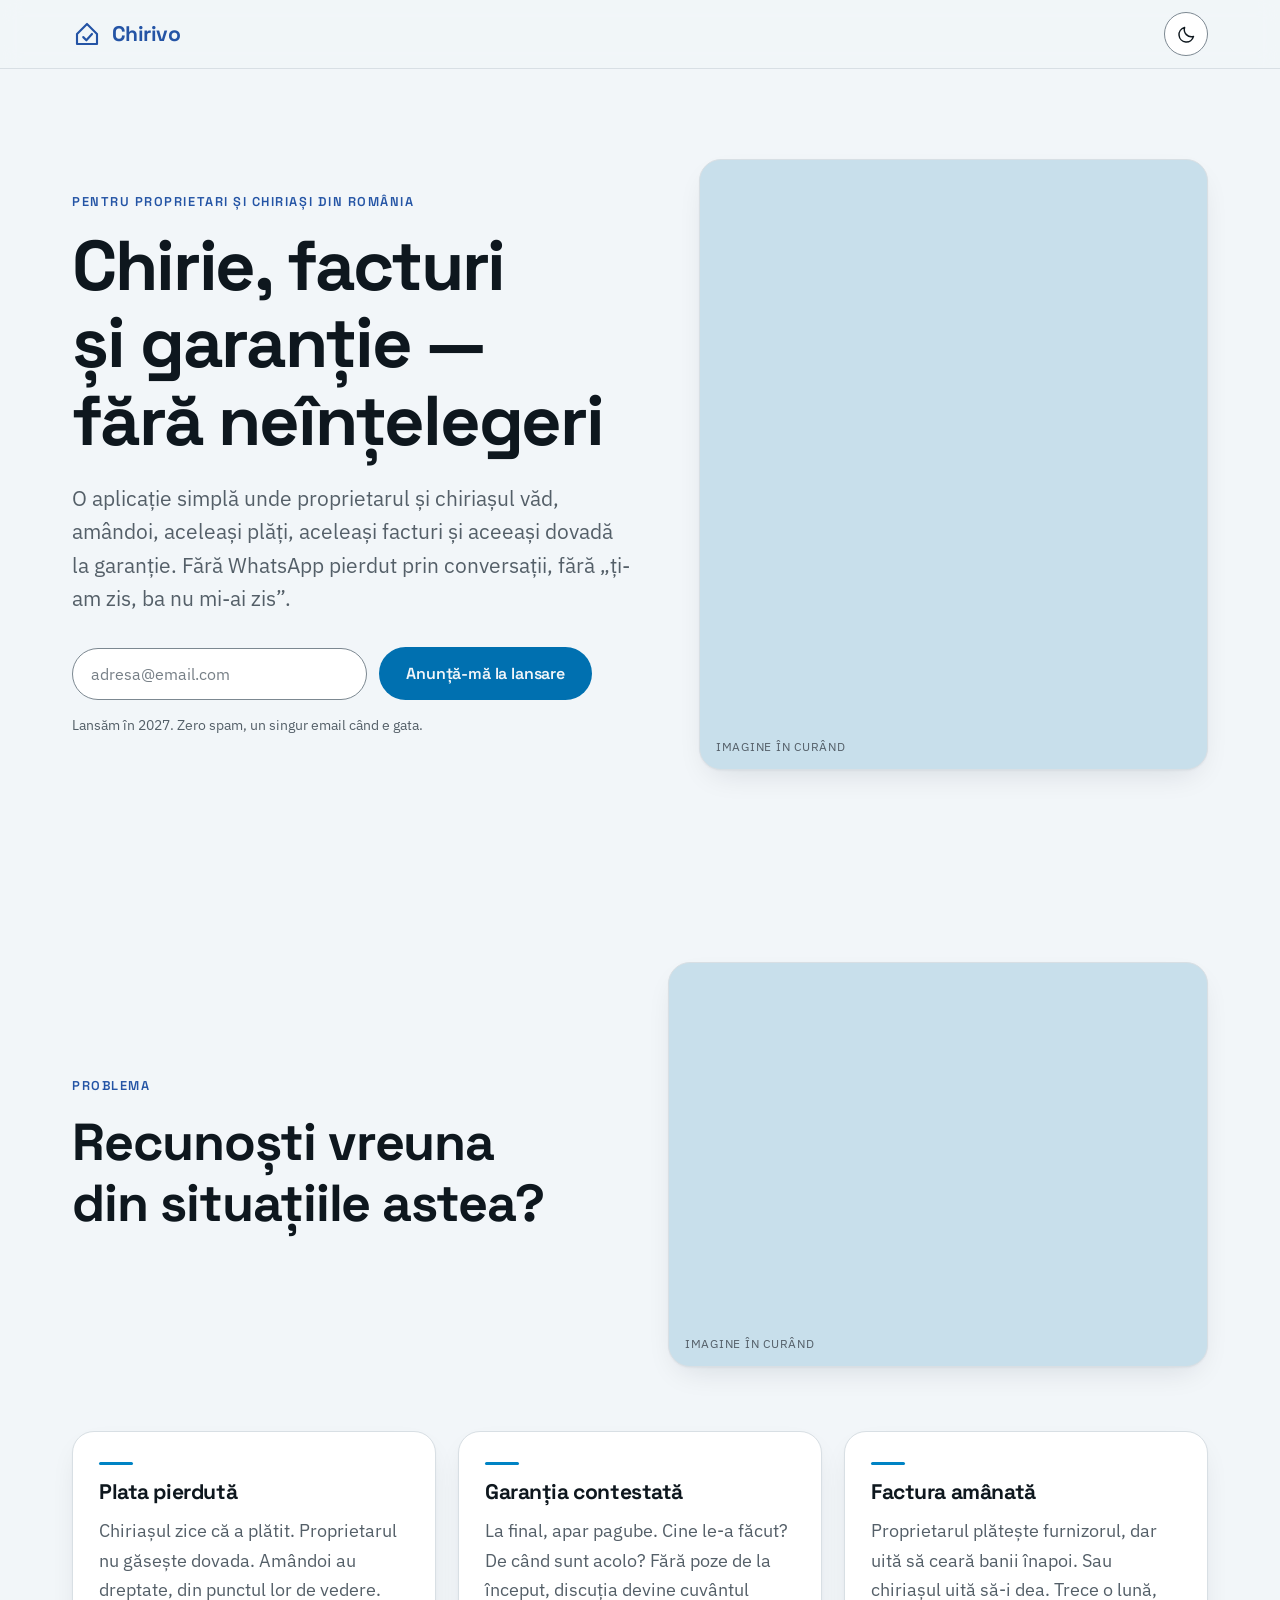
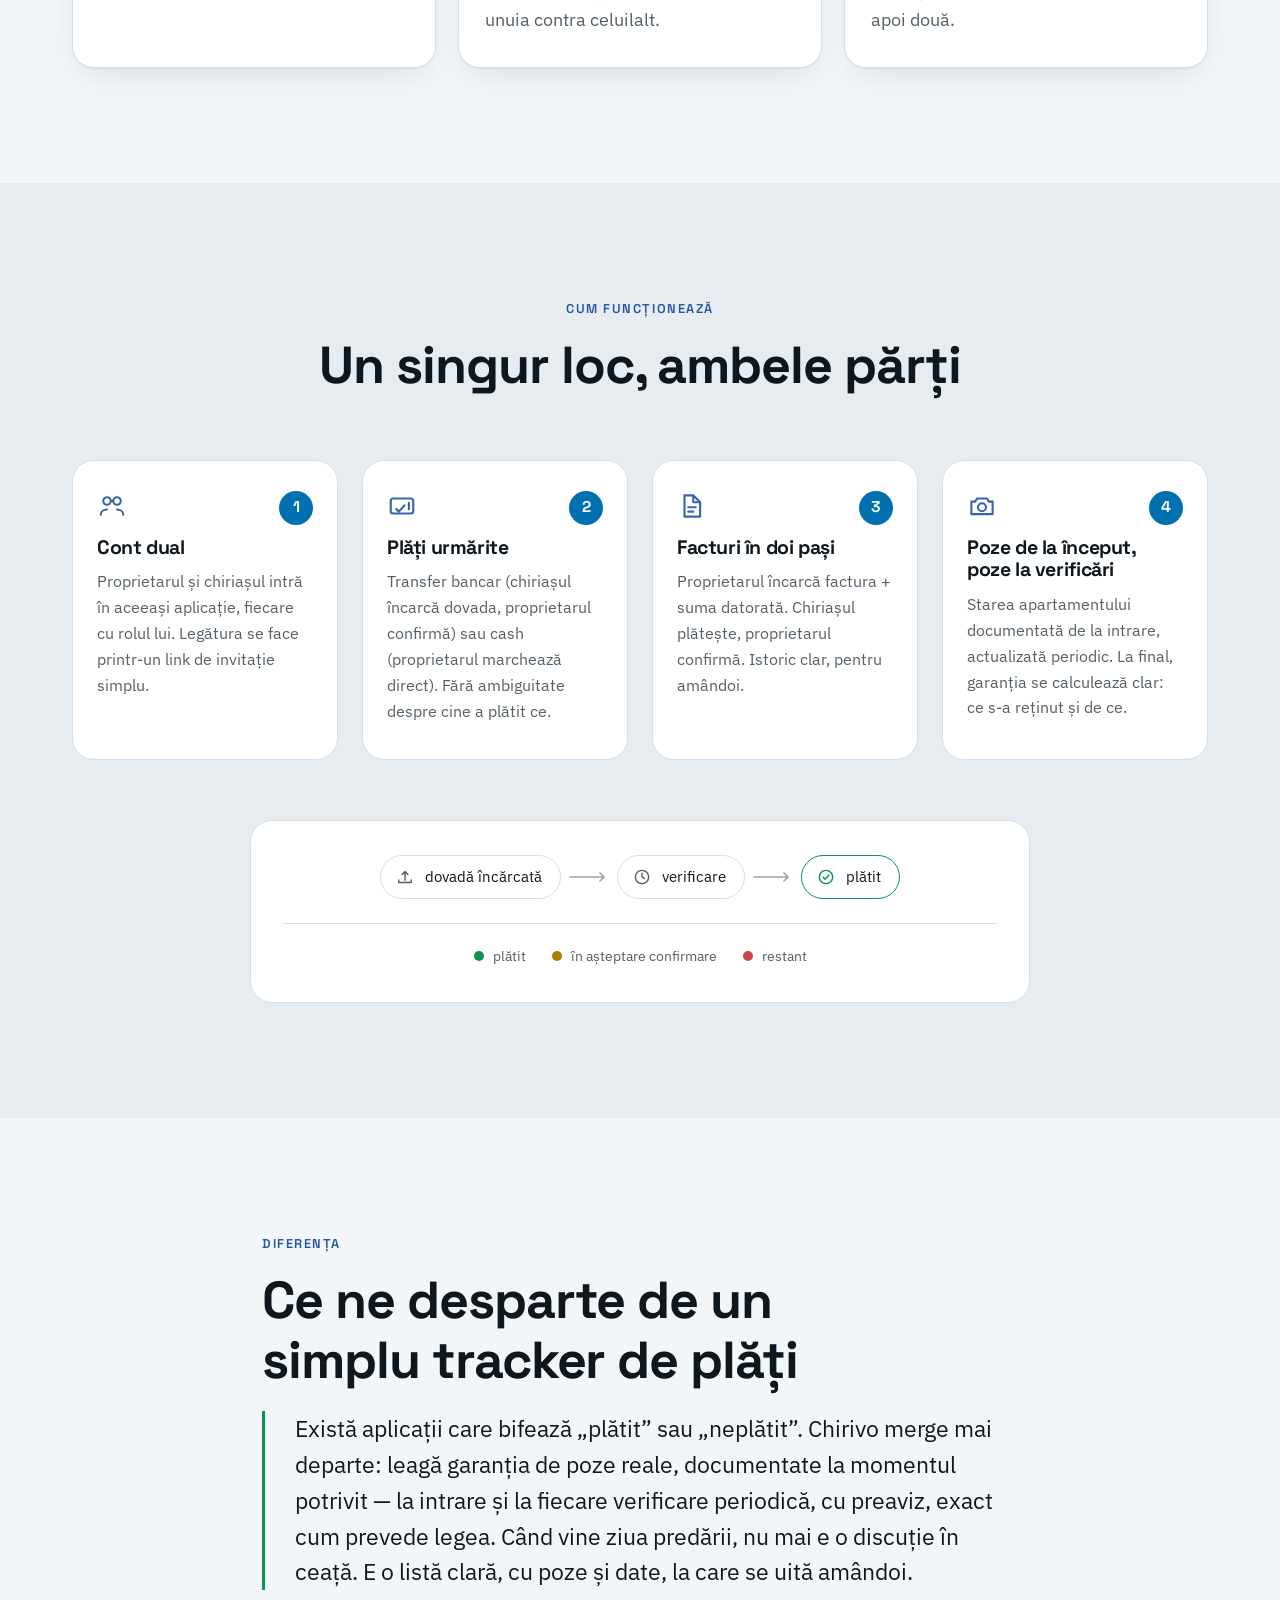
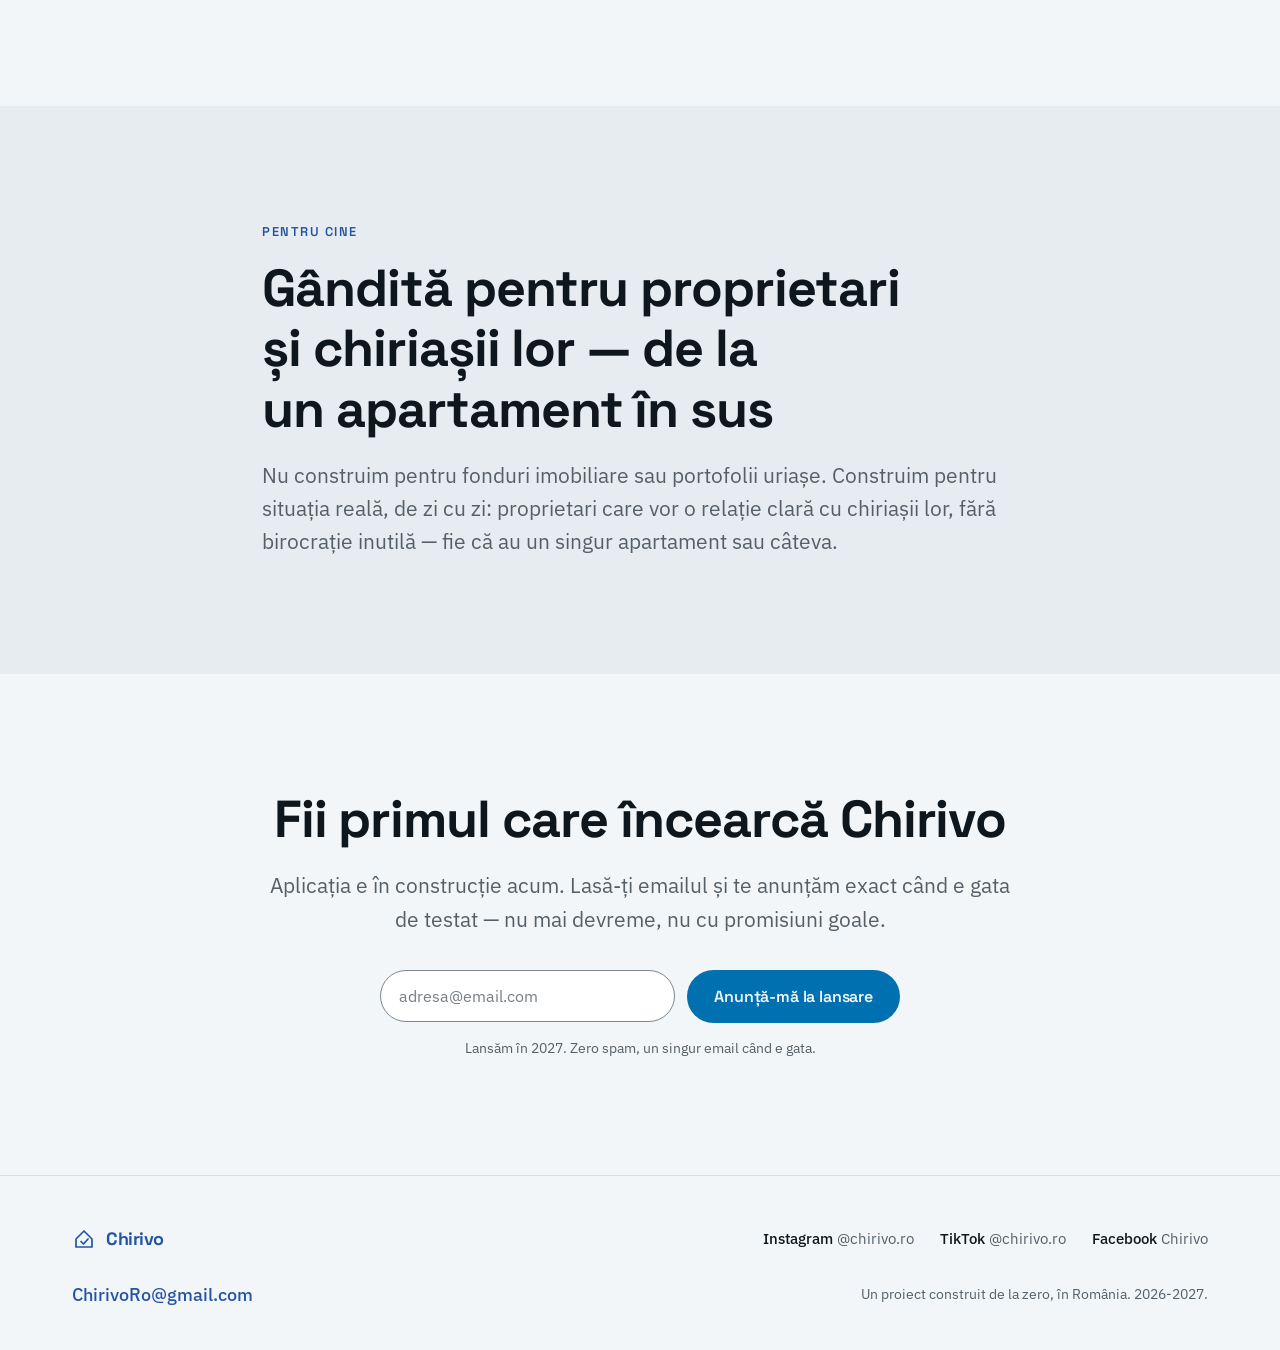
==== index.html @ 50da0cfa "Add files via upload" ====
<!DOCTYPE html>
<html lang="ro" data-theme="light">
<head>
  <meta charset="UTF-8">
  <meta name="viewport" content="width=device-width, initial-scale=1.0">

  <!-- ============================================================
       SEO + METADATE
       ============================================================ -->
  <title>Chirivo — chirie, facturi și garanție fără neînțelegeri</title>
  <meta name="description" content="O aplicație simplă unde proprietarul și chiriașul văd, amândoi, aceleași plăți, aceleași facturi și aceeași dovadă la garanție.">
  <meta name="theme-color" content="#3B6FCC">

  <!-- Open Graph (share pe social media) -->
  <meta property="og:type" content="website">
  <meta property="og:title" content="Chirivo — chirie, facturi și garanție fără neînțelegeri">
  <meta property="og:description" content="O aplicație simplă unde proprietarul și chiriașul văd, amândoi, aceleași plăți, aceleași facturi și aceeași dovadă la garanție.">
  <meta property="og:locale" content="ro_RO">
  <!-- TODO: adaugă og:url și og:image după ce publici site-ul
  <meta property="og:url" content="https://chirivo.ro/">
  <meta property="og:image" content="https://chirivo.ro/images/og.png">
  -->

  <!-- Favicon (iconița brandului, fișier separat: favicon.svg) -->
  <link rel="icon" href="favicon.svg" type="image/svg+xml">

  <!-- ============================================================
       FONTURI — Space Grotesk (titluri) + IBM Plex Sans (text)
       ============================================================ -->
  <link rel="preconnect" href="https://fonts.googleapis.com">
  <link rel="preconnect" href="https://fonts.gstatic.com" crossorigin>
  <link href="https://fonts.googleapis.com/css2?family=IBM+Plex+Sans:wght@400;500;600&family=Space+Grotesk:wght@600;700&display=swap" rel="stylesheet">

  <link rel="stylesheet" href="style.css">

  <!-- ============================================================
       TEMA — se aplică ÎNAINTE de primul paint, ca să nu clipească
       pagina albă când utilizatorul are tema dark salvată.
       (singurul script inline din pagină; restul e în script.js)
       ============================================================ -->
  <script>
    (function () {
      var salvat = null;
      try { salvat = localStorage.getItem('chirivo-theme'); } catch (e) {}
      var sistemDark = window.matchMedia('(prefers-color-scheme: dark)').matches;
      var tema = salvat || (sistemDark ? 'dark' : 'light');
      document.documentElement.setAttribute('data-theme', tema);
    })();
  </script>
</head>

<body>

  <!-- ============================================================
       PRELOADER — ecran plin, ÎNTOTDEAUNA pe fundal închis,
       indiferent de tema aleasă. Iconița se desenează, apoi fade-out.
       Se ascunde din script.js (sau instant, dacă utilizatorul are
       prefers-reduced-motion: reduce).
       ============================================================ -->
  <div class="preloader" id="preloader" role="status" aria-label="Se încarcă Chirivo">
    <svg class="preloader__mark" viewBox="0 0 24 24" fill="none" xmlns="http://www.w3.org/2000/svg" aria-hidden="true">
      <path class="house" d="M4 12L12 4L20 12V20H4V12Z" stroke="currentColor" stroke-width="1.7" stroke-linejoin="round" stroke-linecap="round"/>
      <path class="check" d="M9 14.5L11.5 17L16 12" stroke="currentColor" stroke-width="1.7" stroke-linecap="round" stroke-linejoin="round"/>
    </svg>
  </div>

  <!-- Sări la conținut — util pentru navigare cu tastatura -->
  <a class="skip-link" href="#continut">Sari la conținut</a>

  <!-- ============================================================
       1. HEADER — logo stânga, switch temă dreapta
       ============================================================ -->
  <header class="site-header">
    <div class="wrap site-header__inner">

      <a class="logo" href="#" aria-label="Chirivo — acasă">
        <svg class="logo__mark" viewBox="0 0 24 24" fill="none" xmlns="http://www.w3.org/2000/svg" aria-hidden="true">
          <path d="M4 12L12 4L20 12V20H4V12Z" stroke="currentColor" stroke-width="1.7" stroke-linejoin="round" stroke-linecap="round"/>
          <path d="M9 14.5L11.5 17L16 12" stroke="currentColor" stroke-width="1.7" stroke-linecap="round" stroke-linejoin="round"/>
        </svg>
        <span class="logo__word">Chirivo</span>
      </a>

      <!-- Switch temă: aria-label-ul e actualizat din JS -->
      <button class="theme-toggle" id="theme-toggle" type="button" aria-label="Comută tema">
        <!-- soare (vizibil în tema dark: „treci pe light") -->
        <svg class="theme-toggle__icon theme-toggle__icon--sun" viewBox="0 0 24 24" fill="none" aria-hidden="true">
          <circle cx="12" cy="12" r="4.2" stroke="currentColor" stroke-width="1.7"/>
          <path d="M12 2.6v2.2M12 19.2v2.2M4.5 4.5l1.6 1.6M17.9 17.9l1.6 1.6M2.6 12h2.2M19.2 12h2.2M4.5 19.5l1.6-1.6M17.9 6.1l1.6-1.6" stroke="currentColor" stroke-width="1.7" stroke-linecap="round"/>
        </svg>
        <!-- lună (vizibilă în tema light: „treci pe dark") -->
        <svg class="theme-toggle__icon theme-toggle__icon--moon" viewBox="0 0 24 24" fill="none" aria-hidden="true">
          <path d="M20 14.2A8.2 8.2 0 0 1 9.8 4a8.4 8.4 0 1 0 10.2 10.2Z" stroke="currentColor" stroke-width="1.7" stroke-linejoin="round" stroke-linecap="round"/>
        </svg>
      </button>

    </div>
  </header>

  <main id="continut">

    <!-- ============================================================
         2. HERO
         ============================================================ -->
    <section class="hero">
      <div class="wrap hero__grid">

        <div class="hero__col">
          <p class="eyebrow">Pentru proprietari și chiriași din România</p>
          <h1 class="hero__title">Chirie, facturi și garanție — fără neînțelegeri</h1>
          <p class="hero__sub lead">
            O aplicație simplă unde proprietarul și chiriașul văd, amândoi, aceleași plăți,
            aceleași facturi și aceeași dovadă la garanție. Fără WhatsApp pierdut prin
            conversații, fără „ți-am zis, ba nu mi-ai zis”.
          </p>

          <!-- Formular waitlist #1 (Hero).
               ÎNLOCUIEȘTE YOUR_FORM_ID cu ID-ul tău real de pe formspree.io -->
          <div class="signup" data-signup>
            <form class="signup__form" action="https://formspree.io/f/mgaewygp" method="POST" novalidate>
              <label class="visually-hidden" for="email-hero">Adresa ta de email</label>
              <input class="signup__input" type="email" id="email-hero" name="email" placeholder="adresa@email.com" autocomplete="email" required>
              <button class="btn btn--primary" type="submit">Anunță-mă la lansare</button>
            </form>
            <p class="signup__note">Lansăm în 2027. Zero spam, un singur email când e gata.</p>
            <!-- Mesajele de stare (succes/eroare) sunt afișate din script.js -->
            <p class="signup__msg" role="status" aria-live="polite" hidden></p>
          </div>
        </div>

        <div class="hero__col hero__media">
          <!-- Cadrul are un background din paletă: dacă poza lipsește,
               secțiunea rămâne curată vizual (vezi .media-frame în style.css) -->
          <figure class="media-frame media-frame--hero">
            <img src="images/poza1.png" alt="Proprietar și chiriaș verificând împreună, pe telefon, situația plăților și a facturilor apartamentului" loading="eager" width="1200" height="1400">
          </figure>
        </div>

      </div>
    </section>

    <!-- ============================================================
         3. PROBLEMA
         ============================================================ -->
    <section class="section problema">
      <div class="wrap">

        <div class="problema__head">
          <div class="problema__head-text">
            <p class="eyebrow">Problema</p>
            <h2 class="section__title">Recunoști vreuna din situațiile astea?</h2>
          </div>
          <figure class="media-frame media-frame--problema">
            <img src="images/poza2.png" alt="Chitanțe, facturi de utilități și mesaje pe telefon amestecate pe masă — evidența unei chirii ținută dezordonat" loading="lazy" width="900" height="700">
          </figure>
        </div>

        <!-- 3 carduri: stivuite pe mobil, alăturate pe desktop -->
        <div class="cards">

          <article class="card">
            <h3 class="card__title">Plata pierdută</h3>
            <p class="card__text">Chiriașul zice că a plătit. Proprietarul nu găsește dovada. Amândoi au dreptate, din punctul lor de vedere.</p>
          </article>

          <article class="card">
            <h3 class="card__title">Garanția contestată</h3>
            <p class="card__text">La final, apar pagube. Cine le-a făcut? De când sunt acolo? Fără poze de la început, discuția devine cuvântul unuia contra celuilalt.</p>
          </article>

          <article class="card">
            <h3 class="card__title">Factura amânată</h3>
            <p class="card__text">Proprietarul plătește furnizorul, dar uită să ceară banii înapoi. Sau chiriașul uită să-i dea. Trece o lună, apoi două.</p>
          </article>

        </div>
      </div>
    </section>

    <!-- ============================================================
         4. CUM FUNCȚIONEAZĂ — 4 pași numerotați + schema de status
         ============================================================ -->
    <section class="section cum">
      <div class="wrap">
        <p class="eyebrow">Cum funcționează</p>
        <h2 class="section__title section__title--center">Un singur loc, ambele părți</h2>

        <ol class="steps">

          <li class="step">
            <span class="step__num" aria-hidden="true">1</span>
            <!-- iconiță: două persoane legate (cont dual) -->
            <svg class="step__icon" viewBox="0 0 24 24" fill="none" aria-hidden="true">
              <circle cx="8" cy="8" r="3" stroke="currentColor" stroke-width="1.7"/>
              <circle cx="16" cy="8" r="3" stroke="currentColor" stroke-width="1.7"/>
              <path d="M3 19c0-2.5 2.2-4.2 5-4.2M21 19c0-2.5-2.2-4.2-5-4.2M11 8h2" stroke="currentColor" stroke-width="1.7" stroke-linecap="round"/>
            </svg>
            <h3 class="step__title">Cont dual</h3>
            <p class="step__text">Proprietarul și chiriașul intră în aceeași aplicație, fiecare cu rolul lui. Legătura se face printr-un link de invitație simplu.</p>
          </li>

          <li class="step">
            <span class="step__num" aria-hidden="true">2</span>
            <!-- iconiță: bancnotă / plată confirmată -->
            <svg class="step__icon" viewBox="0 0 24 24" fill="none" aria-hidden="true">
              <rect x="3" y="6" width="18" height="12" rx="2" stroke="currentColor" stroke-width="1.7"/>
              <path d="M7.5 14.5l2 2 4.5-5" stroke="currentColor" stroke-width="1.7" stroke-linecap="round" stroke-linejoin="round"/>
              <path d="M17.5 9.5v5" stroke="currentColor" stroke-width="1.7" stroke-linecap="round"/>
            </svg>
            <h3 class="step__title">Plăți urmărite</h3>
            <p class="step__text">Transfer bancar (chiriașul încarcă dovada, proprietarul confirmă) sau cash (proprietarul marchează direct). Fără ambiguitate despre cine a plătit ce.</p>
          </li>

          <li class="step">
            <span class="step__num" aria-hidden="true">3</span>
            <!-- iconiță: document cu două etape -->
            <svg class="step__icon" viewBox="0 0 24 24" fill="none" aria-hidden="true">
              <path d="M6 3.5h7L18.5 9v11.5h-12.5V3.5Z" stroke="currentColor" stroke-width="1.7" stroke-linejoin="round"/>
              <path d="M13 3.5V9h5.5" stroke="currentColor" stroke-width="1.7" stroke-linejoin="round"/>
              <path d="M9 13h6M9 16.5h4" stroke="currentColor" stroke-width="1.7" stroke-linecap="round"/>
            </svg>
            <h3 class="step__title">Facturi în doi pași</h3>
            <p class="step__text">Proprietarul încarcă factura + suma datorată. Chiriașul plătește, proprietarul confirmă. Istoric clar, pentru amândoi.</p>
          </li>

          <li class="step">
            <span class="step__num" aria-hidden="true">4</span>
            <!-- iconiță: aparat foto -->
            <svg class="step__icon" viewBox="0 0 24 24" fill="none" aria-hidden="true">
              <path d="M3.5 8.5h3l1.5-2.5h8l1.5 2.5h3v10h-17v-10Z" stroke="currentColor" stroke-width="1.7" stroke-linejoin="round"/>
              <circle cx="12" cy="13" r="3.2" stroke="currentColor" stroke-width="1.7"/>
            </svg>
            <h3 class="step__title">Poze de la început, poze la verificări</h3>
            <p class="step__text">Starea apartamentului documentată de la intrare, actualizată periodic. La final, garanția se calculează clar: ce s-a reținut și de ce.</p>
          </li>

        </ol>

        <!-- Schema de status: mini-flow desenat în SVG/CSS, nu imagine.
             Cele 3 stări din Chirivo: plătit / în așteptare / restant. -->
        <div class="flow">

          <ol class="flow__track" aria-label="Traseul unei plăți în Chirivo: dovadă încărcată, verificare, plătit">
            <li class="flow__node">
              <svg class="flow__icon" viewBox="0 0 24 24" fill="none" aria-hidden="true">
                <path d="M12 16V5.5M12 5.5 8.5 9M12 5.5 15.5 9" stroke="currentColor" stroke-width="1.7" stroke-linecap="round" stroke-linejoin="round"/>
                <path d="M4.5 15.5v3h15v-3" stroke="currentColor" stroke-width="1.7" stroke-linecap="round" stroke-linejoin="round"/>
              </svg>
              <span>dovadă încărcată</span>
            </li>

            <li class="flow__arrow" aria-hidden="true">
              <svg viewBox="0 0 40 12" fill="none">
                <path d="M1 6h34M31 2l4 4-4 4" stroke="currentColor" stroke-width="1.7" stroke-linecap="round" stroke-linejoin="round"/>
              </svg>
            </li>

            <li class="flow__node">
              <svg class="flow__icon" viewBox="0 0 24 24" fill="none" aria-hidden="true">
                <circle cx="12" cy="12" r="8" stroke="currentColor" stroke-width="1.7"/>
                <path d="M12 7.5V12l3 2" stroke="currentColor" stroke-width="1.7" stroke-linecap="round" stroke-linejoin="round"/>
              </svg>
              <span>verificare</span>
            </li>

            <li class="flow__arrow" aria-hidden="true">
              <svg viewBox="0 0 40 12" fill="none">
                <path d="M1 6h34M31 2l4 4-4 4" stroke="currentColor" stroke-width="1.7" stroke-linecap="round" stroke-linejoin="round"/>
              </svg>
            </li>

            <li class="flow__node">
              <svg class="flow__icon" viewBox="0 0 24 24" fill="none" aria-hidden="true">
                <circle cx="12" cy="12" r="8" stroke="currentColor" stroke-width="1.7"/>
                <path d="M8.5 12.2l2.4 2.4 4.6-5" stroke="currentColor" stroke-width="1.7" stroke-linecap="round" stroke-linejoin="round"/>
              </svg>
              <span>plătit</span>
            </li>
          </ol>

          <!-- Legenda celor 3 culori de status -->
          <ul class="legend">
            <li class="legend__item"><span class="dot dot--paid" aria-hidden="true"></span>plătit</li>
            <li class="legend__item"><span class="dot dot--pending" aria-hidden="true"></span>în așteptare confirmare</li>
            <li class="legend__item"><span class="dot dot--late" aria-hidden="true"></span>restant</li>
          </ul>

        </div>
      </div>
    </section>

    <!-- ============================================================
         5. DIFERENȚIATORUL
         ============================================================ -->
    <section class="section diferentiator">
      <div class="wrap wrap--narrow">
        <p class="eyebrow">Diferența</p>
        <h2 class="section__title">Ce ne desparte de un simplu tracker de plăți</h2>
        <p class="statement">
          Există aplicații care bifează „plătit” sau „neplătit”. Chirivo merge mai departe:
          leagă garanția de poze reale, documentate la momentul potrivit — la intrare și la
          fiecare verificare periodică, cu preaviz, exact cum prevede legea. Când vine ziua
          predării, nu mai e o discuție în ceață. E o listă clară, cu poze și date, la care
          se uită amândoi.
        </p>
      </div>
    </section>

    <!-- ============================================================
         6. PENTRU CINE
         ============================================================ -->
    <section class="section pentru-cine">
      <div class="wrap wrap--narrow">
        <p class="eyebrow">Pentru cine</p>
        <h2 class="section__title">Gândită pentru proprietari și chiriașii lor — de la un apartament în sus</h2>
        <p class="lead">
          Nu construim pentru fonduri imobiliare sau portofolii uriașe. Construim pentru
          situația reală, de zi cu zi: proprietari care vor o relație clară cu chiriașii lor,
          fără birocrație inutilă — fie că au un singur apartament sau câteva.
        </p>
      </div>
    </section>

    <!-- ============================================================
         7. WAITLIST FINAL
         ============================================================ -->
    <section class="section waitlist">
      <div class="wrap wrap--narrow waitlist__inner">
        <h2 class="section__title section__title--center">Fii primul care încearcă Chirivo</h2>
        <p class="lead waitlist__text">
          Aplicația e în construcție acum. Lasă-ți emailul și te anunțăm exact când e gata
          de testat — nu mai devreme, nu cu promisiuni goale.
        </p>

        <!-- Formular waitlist #2 (final).
             ÎNLOCUIEȘTE YOUR_FORM_ID cu ID-ul tău real de pe formspree.io -->
        <div class="signup signup--center" data-signup>
          <form class="signup__form" action="https://formspree.io/f/mgaewygp" method="POST" novalidate>
            <label class="visually-hidden" for="email-final">Adresa ta de email</label>
            <input class="signup__input" type="email" id="email-final" name="email" placeholder="adresa@email.com" autocomplete="email" required>
            <button class="btn btn--primary" type="submit">Anunță-mă la lansare</button>
          </form>
          <p class="signup__note">Lansăm în 2027. Zero spam, un singur email când e gata.</p>
          <p class="signup__msg" role="status" aria-live="polite" hidden></p>
        </div>
      </div>
    </section>

  </main>

  <!-- ============================================================
       8. FOOTER
       ============================================================ -->
  <footer class="site-footer">
    <div class="wrap site-footer__inner">

      <a class="logo logo--sm" href="#" aria-label="Chirivo — sus">
        <svg class="logo__mark" viewBox="0 0 24 24" fill="none" xmlns="http://www.w3.org/2000/svg" aria-hidden="true">
          <path d="M4 12L12 4L20 12V20H4V12Z" stroke="currentColor" stroke-width="1.7" stroke-linejoin="round" stroke-linecap="round"/>
          <path d="M9 14.5L11.5 17L16 12" stroke="currentColor" stroke-width="1.7" stroke-linecap="round" stroke-linejoin="round"/>
        </svg>
        <span class="logo__word">Chirivo</span>
      </a>

      <nav class="site-footer__social" aria-label="Rețele sociale">
 
  <a href="https://www.instagram.com/chirivo.ro/" rel="noopener">Instagram <span class="handle">@chirivo.ro</span></a>
 
  <a href="https://www.tiktok.com/@chirivo.ro?lang=ro-RO" rel="noopener">TikTok <span class="handle">@chirivo.ro</span></a>
  
  <a href="https://www.facebook.com/profile.php?id=61593567008754" rel="noopener">Facebook <span class="handle">Chirivo</span></a>
</nav>

      <p class="site-footer__contact">
        <a href="mailto:ChirivoRo@gmail.com">ChirivoRo@gmail.com</a>
      </p>

      <p class="site-footer__fine">Un proiect construit de la zero, în România. 2026-2027.</p>

    </div>
  </footer>

  <script src="script.js"></script>
</body>
</html>
---- style.css ----
/* ============================================================
   CHIRIVO — landing page
   ------------------------------------------------------------
   Cuprins:
   1.  Variabile (teme light/dark)
   2.  Reset + baze
   3.  Tipografie
   4.  Utilitare (container, eyebrow, accesibilitate)
   5.  Butoane + focus
   6.  Preloader
   7.  Header + switch temă
   8.  Hero
   9.  Imagini (cadru cu fallback)
   10. Problema (carduri)
   11. Cum funcționează (pași + flow de status)
   12. Diferențiator + Pentru cine
   13. Waitlist + formular
   14. Footer
   15. Breakpoints (768px tabletă, 1024px+ desktop)
   16. prefers-reduced-motion
   ------------------------------------------------------------
   Notă despre culori: fiecare variabilă e declarată de două ori —
   întâi hex (fallback pentru browsere vechi), apoi oklch. Browserul
   care înțelege oklch o folosește pe a doua; restul rămân pe hex.
   ============================================================ */


/* ============================================================
   1. VARIABILE — TEMA LIGHT (implicită)
   ============================================================ */
:root {
  /* --- culori de brand (identice în ambele teme) --- */
  --brand:            #3B6FCC;
  --brand:            oklch(58% 0.14 240);   /* albastru principal (accente, borduri, logo) */
  --on-brand:         #F4F6FA;
  --on-brand:         oklch(97% 0.006 240);  /* text pe albastru */

  /* Albastrul de UMPLERE (butoane, bulinele cu numărul pașilor).
     E cu două trepte mai închis decât --brand pentru că are text alb
     deasupra: la 58% contrastul e 3.8:1 (sub AA), la 52% urcă la 4.9:1.
     Aceeași nuanță de brand, doar suficient de închisă cât să fie lizibilă. */
  --brand-solid:      #2F5AA6;
  --brand-solid:      oklch(52% 0.14 240);
  --brand-solid-hover:#264A8A;
  --brand-solid-hover:oklch(46% 0.14 240);

  --green:            #1F9E6B;
  --green:            oklch(58% 0.14 155);   /* verde secundar */
  --green-light:      #5FDCA5;
  --green-light:      oklch(80% 0.14 155);   /* verde deschis, pt. fundal închis */

  /* --- suprafețe și text (se schimbă între teme) --- */
  --bg:               #F4F6FA;
  --bg:               oklch(97% 0.006 240);  /* aproape-alb */
  --bg-alt:           #EAEEF6;
  --bg-alt:           oklch(94% 0.008 240);  /* bandă de secțiune */
  --surface:          #FFFFFF;
  --surface:          oklch(100% 0 0);       /* carduri */
  --ink:              #151B26;
  --ink:              oklch(20% 0.02 240);   /* text principal */
  --ink-muted:        #4F5967;
  --ink-muted:        oklch(48% 0.02 240);   /* text secundar (AA pe --bg) */
  --line:             #DCE2ED;
  --line:             oklch(90% 0.01 240);   /* borduri decorative (carduri, separatoare) */
  /* bordura controalelor (input, buton temă) — trebuie să atingă 3:1
     față de fundal ca să se vadă unde poți da click */
  --line-control:     #7D8794;
  --line-control:     oklch(62% 0.02 240);

  /* accent-ul folosit ca TEXT are nevoie de mai mult contrast
     decât cel folosit ca fundal — de aici variantele „-text" */
  --brand-text:       #2C55A0;
  --brand-text:       oklch(46% 0.14 260);
  --green-text:       #167A52;
  --green-text:       oklch(45% 0.12 155);

  /* --- culori de status (plătit / în așteptare / restant) --- */
  --status-paid:      #1F9E6B;
  --status-paid:      oklch(58% 0.14 155);
  --status-pending:   #B58200;
  --status-pending:   oklch(62% 0.14 85);   /* galben închis: 3.4:1 pe fundal deschis */
  --status-late:      #CC4A44;
  --status-late:      oklch(58% 0.17 25);

  /* --- constante de layout --- */
  --preloader-bg:     #0C1017;
  --preloader-bg:     oklch(14% 0.014 240);  /* mereu închis, în ambele teme */
  --radius:           14px;
  --radius-lg:        22px;
  --shadow:           0 1px 2px rgba(16, 24, 40, .04), 0 12px 32px -12px rgba(16, 24, 40, .14);
  --wrap:             1200px;
  --pad-x:            20px;

  color-scheme: light;
}

/* ============================================================
   1b. VARIABILE — TEMA DARK
   Nu inversăm mecanic: fundalurile urcă puțin în luminozitate
   pentru carduri, iar accentele devin mai deschise ca să treacă AA.
   ============================================================ */
[data-theme="dark"] {
  --bg:               #0C1017;
  --bg:               oklch(14% 0.014 240);  /* aproape-negru */
  --bg-alt:           #11161F;
  --bg-alt:           oklch(17% 0.016 240);
  --surface:          #161C27;
  --surface:          oklch(20% 0.018 240);
  --ink:              #EDF0F6;
  --ink:              oklch(95% 0.006 240);
  --ink-muted:        #A8B2C1;
  --ink-muted:        oklch(75% 0.015 240);
  --line:             #2A3241;
  --line:             oklch(29% 0.02 240);
  --line-control:     #5F6B74;
  --line-control:     oklch(52% 0.02 240);

  --brand-text:       #8FB2F0;
  --brand-text:       oklch(78% 0.11 250);
  --green-text:       #5FDCA5;
  --green-text:       oklch(80% 0.14 155);   /* verdele deschis din paletă */

  --status-paid:      #5FDCA5;
  --status-paid:      oklch(80% 0.14 155);
  --status-pending:   #E3B341;
  --status-pending:   oklch(82% 0.13 85);
  --status-late:      #F08A84;
  --status-late:      oklch(74% 0.13 25);

  --shadow:           0 1px 2px rgba(0, 0, 0, .3), 0 16px 40px -16px rgba(0, 0, 0, .6);

  color-scheme: dark;
}


/* ============================================================
   2. RESET + BAZE
   ============================================================ */
*, *::before, *::after { box-sizing: border-box; }

html { -webkit-text-size-adjust: 100%; scroll-behavior: smooth; }

body {
  margin: 0;
  background-color: var(--bg);
  color: var(--ink);
  font-family: "IBM Plex Sans", system-ui, -apple-system, "Segoe UI", sans-serif;
  font-size: 17px;
  line-height: 1.65;
  font-weight: 400;
  -webkit-font-smoothing: antialiased;
  transition: background-color .25s ease, color .25s ease;
}

/* blochează scroll-ul cât timp preloader-ul e vizibil */
body.is-loading { overflow: hidden; }

img, svg { display: block; max-width: 100%; }
img { height: auto; }

/* Atributul [hidden] trebuie să bată orice `display` pus de noi.
   Fără asta, formularul (care e display:flex) rămâne vizibil
   după ce JS-ul îi pune hidden = true la trimiterea cu succes. */
[hidden] { display: none !important; }


/* ============================================================
   3. TIPOGRAFIE
   Space Grotesk — titluri, wordmark, butoane, eyebrow.
   IBM Plex Sans — text curent.
   ============================================================ */
h1, h2, h3, .btn, .logo__word, .eyebrow, .step__num {
  font-family: "Space Grotesk", "IBM Plex Sans", system-ui, sans-serif;
}

h1, h2, h3 {
  margin: 0;
  font-weight: 700;
  /* 1.16 nu 1.0 — diacriticele românești (ț, ș coborâtoare și î, ă, â
     cu semne deasupra) au nevoie de spațiu între rânduri */
  line-height: 1.16;
  letter-spacing: -0.02em;
  text-wrap: balance;
}

p { margin: 0; }

/* text mare de introducere */
.lead {
  font-size: clamp(1.06rem, 0.98rem + 0.5vw, 1.3rem);
  line-height: 1.6;
  color: var(--ink-muted);
  text-wrap: pretty;
}

.section__title {
  font-size: clamp(2rem, 1.4rem + 3vw, 3.25rem);
  margin-bottom: 20px;
}
.section__title--center { text-align: center; }


/* ============================================================
   4. UTILITARE
   ============================================================ */
.wrap {
  width: 100%;
  max-width: var(--wrap);
  margin-inline: auto;
  padding-inline: var(--pad-x);
}
.wrap--narrow { max-width: 820px; }

.section { padding-block: clamp(64px, 9vw, 128px); }

/* eticheta mică de deasupra titlurilor */
.eyebrow {
  font-size: 0.8rem;
  font-weight: 600;
  letter-spacing: 0.12em;
  text-transform: uppercase;
  color: var(--brand-text);
  margin-bottom: 16px;
}

/* text doar pentru cititoarele de ecran */
.visually-hidden {
  position: absolute;
  width: 1px; height: 1px;
  padding: 0; margin: -1px;
  overflow: hidden;
  clip: rect(0 0 0 0);
  white-space: nowrap;
  border: 0;
}

/* link „sari la conținut" — apare doar la focus cu tastatura */
.skip-link {
  position: absolute;
  top: -100px;
  left: 12px;
  z-index: 200;
  padding: 10px 16px;
  border-radius: 0 0 var(--radius) var(--radius);
  background: var(--brand-solid);
  color: var(--on-brand);
  font-weight: 600;
  text-decoration: none;
}
.skip-link:focus { top: 0; }


/* ============================================================
   5. BUTOANE + FOCUS VIZIBIL
   Stările de focus sunt obligatorii pe TOT ce e interactiv.
   ============================================================ */
:where(a, button, input, [tabindex]):focus-visible {
  outline: 3px solid var(--brand-text);
  outline-offset: 3px;
  border-radius: 6px;
}

.btn {
  display: inline-flex;
  align-items: center;
  justify-content: center;
  gap: 8px;
  padding: 15px 26px;
  border: 1px solid transparent;
  border-radius: 999px;
  font-size: 1rem;
  font-weight: 600;
  letter-spacing: -0.01em;
  text-decoration: none;
  cursor: pointer;
  transition: background-color .18s ease, transform .18s ease, box-shadow .18s ease;
}

.btn--primary {
  background-color: var(--brand-solid);
  color: var(--on-brand);
}
.btn--primary:hover { background-color: var(--brand-solid-hover); }
.btn--primary:active { transform: translateY(1px); }
.btn[disabled] { opacity: .6; cursor: progress; }


/* ============================================================
   6. PRELOADER
   Fundal ÎNTOTDEAUNA închis (--preloader-bg), indiferent de temă.
   Iconița albă se desenează: întâi casa, apoi bifa.
   ============================================================ */
.preloader {
  position: fixed;
  inset: 0;
  z-index: 999;
  display: grid;
  place-items: center;
  width: 100vw;
  height: 100vh;
  height: 100dvh;
  background-color: var(--preloader-bg);
  color: #FFFFFF;
  transition: opacity .45s ease, visibility .45s ease;
}

/* clasa adăugată din JS când animația s-a terminat */
.preloader.is-done {
  opacity: 0;
  visibility: hidden;
  pointer-events: none;
}

.preloader__mark {
  width: clamp(84px, 22vw, 128px);
  height: auto;
  color: #FFFFFF;   /* monocrom: iconița e albă pe fundal închis */
}

/* Tehnica de desenare: conturul e „ascuns" printr-un dash offset egal
   cu lungimea liniei, apoi offset-ul e animat spre 0.
   Valorile sunt în unitățile viewBox-ului (24x24), nu în pixeli. */
.preloader__mark .house {
  stroke-dasharray: 60;
  stroke-dashoffset: 60;
  animation: draw .8s ease-out .1s forwards;
}
.preloader__mark .check {
  stroke-dasharray: 14;
  stroke-dashoffset: 14;
  animation: draw .4s ease-out .7s forwards;
}
@keyframes draw { to { stroke-dashoffset: 0; } }


/* ============================================================
   7. HEADER + SWITCH TEMĂ
   ============================================================ */
.site-header {
  position: sticky;
  top: 0;
  z-index: 50;
  background-color: color-mix(in srgb, var(--bg) 86%, transparent);
  backdrop-filter: blur(10px);
  border-bottom: 1px solid var(--line);
}

.site-header__inner {
  display: flex;
  align-items: center;
  justify-content: space-between;
  gap: 16px;
  min-height: 68px;
}

/* --- logo (iconiță + wordmark), monocrom --- */
.logo {
  display: inline-flex;
  align-items: center;
  gap: 10px;
  text-decoration: none;
  color: var(--brand-text);   /* o singură culoare pentru tot logo-ul */
}
.logo__mark { width: 30px; height: 30px; }
.logo__word {
  font-size: 1.32rem;
  font-weight: 700;
  letter-spacing: -0.025em;
}
.logo--sm .logo__mark { width: 24px; height: 24px; }
.logo--sm .logo__word { font-size: 1.12rem; }

/* --- switch temă --- */
.theme-toggle {
  display: inline-grid;
  place-items: center;
  width: 44px;
  height: 44px;
  padding: 0;
  border: 1px solid var(--line-control);
  border-radius: 999px;
  background-color: var(--surface);
  color: var(--ink);
  cursor: pointer;
  transition: border-color .18s ease, background-color .18s ease;
}
.theme-toggle:hover { border-color: var(--brand); }
.theme-toggle__icon { width: 21px; height: 21px; grid-area: 1 / 1; }

/* în light se vede luna („treci pe dark"), în dark se vede soarele */
.theme-toggle__icon--sun { display: none; }
[data-theme="dark"] .theme-toggle__icon--sun { display: block; }
[data-theme="dark"] .theme-toggle__icon--moon { display: none; }


/* ============================================================
   8. HERO
   ============================================================ */
.hero { padding-block: clamp(48px, 7vw, 96px) clamp(48px, 6vw, 80px); }

.hero__grid {
  display: grid;
  gap: clamp(36px, 6vw, 64px);
  align-items: center;
}

.hero__title {
  font-size: clamp(2.4rem, 1.5rem + 4.6vw, 4.4rem);
  line-height: 1.1;
  letter-spacing: -0.03em;
  margin-bottom: 22px;
}

.hero__sub { max-width: 56ch; margin-bottom: 32px; }


/* ============================================================
   9. IMAGINI — cadru cu fallback
   Cadrul are propriul background din paletă. Dacă poza lipsește
   (nu e încă în images/), JS-ul marchează cadrul cu .is-empty și
   ascunde <img>, ca layout-ul să rămână intact.
   ============================================================ */
.media-frame {
  position: relative;
  margin: 0;
  overflow: hidden;
  border: 1px solid var(--line);
  border-radius: var(--radius-lg);
  background-color: color-mix(in srgb, var(--brand) 12%, var(--bg-alt));
  box-shadow: var(--shadow);
}
.media-frame img {
  width: 100%;
  height: 100%;
  object-fit: cover;
}
.media-frame--hero { aspect-ratio: 4 / 3; }
.media-frame--problema { aspect-ratio: 4 / 3; }

/* starea „poza încă nu e pusă" — discretă, nu strică secțiunea */
.media-frame.is-empty img { display: none; }
.media-frame.is-empty::after {
  content: attr(data-empty-label);
  position: absolute;
  inset: auto 0 0 0;
  padding: 12px 16px;
  font-size: .78rem;
  letter-spacing: .06em;
  text-transform: uppercase;
  color: var(--ink-muted);
}


/* ============================================================
   10. PROBLEMA — titlu + poza2 + 3 carduri
   ============================================================ */
.problema__head {
  display: grid;
  gap: clamp(28px, 5vw, 56px);
  align-items: center;
  margin-bottom: clamp(36px, 5vw, 64px);
}

.cards {
  display: grid;
  gap: 20px;
}

.card {
  padding: 30px 26px 32px;
  border: 1px solid var(--line);
  border-radius: var(--radius-lg);
  background-color: var(--surface);
  box-shadow: var(--shadow);
}
/* linie subțire de accent în capul cardului */
.card__title {
  position: relative;
  font-size: 1.32rem;
  padding-top: 18px;
  margin-bottom: 12px;
}
.card__title::before {
  content: "";
  position: absolute;
  top: 0; left: 0;
  width: 34px;
  height: 3px;
  border-radius: 2px;
  background-color: var(--brand);
}
.card__text { color: var(--ink-muted); }


/* ============================================================
   11. CUM FUNCȚIONEAZĂ — 4 pași + schema de status
   ============================================================ */
.cum { background-color: var(--bg-alt); }
.cum .eyebrow { text-align: center; }

.steps {
  list-style: none;
  margin: clamp(40px, 5vw, 64px) 0 0;
  padding: 0;
  display: grid;
  gap: 28px;
}

.step {
  position: relative;
  padding: 28px 24px 30px;
  border: 1px solid var(--line);
  border-radius: var(--radius-lg);
  background-color: var(--surface);
}

.step__num {
  display: inline-grid;
  place-items: center;
  width: 34px; height: 34px;
  margin-bottom: 18px;
  border-radius: 999px;
  background-color: var(--brand-solid);
  color: var(--on-brand);
  font-size: .98rem;
  font-weight: 700;
}

.step__icon {
  position: absolute;
  top: 28px; right: 24px;
  width: 30px; height: 30px;
  color: var(--brand-text);
  opacity: .9;
}

.step__title { font-size: 1.22rem; margin-bottom: 10px; }
.step__text { color: var(--ink-muted); font-size: .98rem; }

/* --- mini-flow: dovadă încărcată → verificare → plătit --- */
.flow {
  max-width: 780px;            /* nu lăsăm schema să se întindă pe tot ecranul */
  margin-top: clamp(40px, 5vw, 60px);
  margin-inline: auto;
  padding: 28px 24px;
  border: 1px solid var(--line);
  border-radius: var(--radius-lg);
  background-color: var(--surface);
}

/* pe mobil: coloană (nod → săgeată în jos → nod).
   de la 768px devine rând orizontal — vezi breakpoints. */
.flow__track {
  list-style: none;
  margin: 0 0 24px;
  padding: 0;
  display: flex;
  flex-direction: column;
  align-items: center;
  justify-content: center;
  gap: 10px;
}

.flow__node {
  display: inline-flex;
  align-items: center;
  gap: 10px;
  padding: 9px 16px 9px 12px;
  border: 1px solid var(--line);
  border-radius: 999px;
  font-size: .92rem;
  color: var(--ink);
}
.flow__icon { width: 20px; height: 20px; color: var(--ink-muted); }

/* ultimul nod = plătit, deci primește verdele de status */
.flow__node:last-child { border-color: var(--status-paid); }
.flow__node:last-child .flow__icon { color: var(--status-paid); }

.flow__arrow { display: flex; }
.flow__arrow svg {
  width: 26px;
  height: 12px;
  color: var(--ink-muted);
  opacity: .55;
  transform: rotate(90deg);   /* pe mobil săgeata arată în jos */
}

/* --- legenda celor 3 stări --- */
.legend {
  list-style: none;
  margin: 0;
  padding: 20px 0 0;
  border-top: 1px solid var(--line);
  display: flex;
  flex-wrap: wrap;
  justify-content: center;
  gap: 10px 26px;
  font-size: .9rem;
  color: var(--ink-muted);
}
.legend__item { display: inline-flex; align-items: center; gap: 9px; }

.dot {
  width: 10px; height: 10px;
  border-radius: 999px;
  flex: none;
}
.dot--paid    { background-color: var(--status-paid); }
.dot--pending { background-color: var(--status-pending); }
.dot--late    { background-color: var(--status-late); }


/* ============================================================
   12. DIFERENȚIATOR + PENTRU CINE
   ============================================================ */
.statement {
  font-size: clamp(1.12rem, 1rem + 0.7vw, 1.45rem);
  line-height: 1.55;
  color: var(--ink);
  text-wrap: pretty;
  padding-left: 22px;
  border-left: 3px solid var(--green);
}

[data-theme="dark"] .statement { border-left-color: var(--green-light); }

.pentru-cine { background-color: var(--bg-alt); }


/* ============================================================
   13. WAITLIST + FORMULAR
   ============================================================ */
.waitlist__inner { text-align: center; }
.waitlist__text { margin: 0 auto 34px; max-width: 58ch; }

.signup { max-width: 520px; }
.signup--center { margin-inline: auto; }

.signup__form {
  display: flex;
  flex-direction: column;
  gap: 12px;
}

.signup__input {
  flex: 1;
  min-width: 0;
  padding: 15px 18px;
  border: 1px solid var(--line-control);
  border-radius: 999px;
  background-color: var(--surface);
  color: var(--ink);
  font-family: inherit;
  font-size: 1rem;
}
.signup__input::placeholder { color: var(--ink-muted); opacity: .8; }
.signup__input:hover { border-color: var(--brand); }

/* stare de eroare la validare (adăugată din JS) */
.signup__input.has-error { border-color: var(--status-late); }

.signup__note {
  margin-top: 14px;
  font-size: .88rem;
  color: var(--ink-muted);
}

/* mesajele de după trimitere */
.signup__msg {
  margin-top: 14px;
  font-size: .98rem;
  font-weight: 500;
}
.signup__msg--ok   { color: var(--green-text); }
.signup__msg--err  { color: var(--status-late); }


/* ============================================================
   14. FOOTER
   ============================================================ */
.site-footer {
  border-top: 1px solid var(--line);
  padding-block: 48px 40px;
}
.site-footer__inner {
  display: grid;
  gap: 22px;
}

.site-footer__social {
  display: flex;
  flex-wrap: wrap;
  gap: 10px 26px;
}
.site-footer__social a {
  color: var(--ink);
  text-decoration: none;
  font-weight: 500;
  font-size: .96rem;
}
.site-footer__social a:hover { color: var(--brand-text); }
.site-footer__social .handle { color: var(--ink-muted); font-weight: 400; }

.site-footer__contact a {
  color: var(--brand-text);
  font-weight: 500;
  text-decoration: none;
}
.site-footer__contact a:hover { text-decoration: underline; }

.site-footer__fine {
  font-size: .86rem;
  color: var(--ink-muted);
}


/* ============================================================
   15. BREAKPOINTS
   Mobil întâi (regulile de mai sus). Aici doar creștem layout-ul.
   ============================================================ */

/* --- tabletă: de la 768px --- */
@media (min-width: 768px) {
  :root { --pad-x: 32px; }

  .cards { grid-template-columns: repeat(3, 1fr); gap: 22px; }

  .steps { grid-template-columns: repeat(2, 1fr); gap: 24px; }

  /* titlul primește ceva mai mult loc decât poza pe tabletă */
  .problema__head { grid-template-columns: 1.15fr 0.85fr; }

  /* formularul devine o singură linie: input + buton */
  .signup__form { flex-direction: row; align-items: center; }
  .signup__form .btn { flex: none; }

  /* pe ecran lat fluxul devine orizontal */
  .flow__track { flex-direction: row; flex-wrap: wrap; gap: 8px; }
  .flow__arrow svg { transform: none; width: 40px; }
  .flow__node { padding-inline: 14px 18px; }

  .site-footer__inner {
    grid-template-columns: auto 1fr;
    align-items: center;
    row-gap: 26px;
  }
  .site-footer__social { justify-content: flex-end; }
  .site-footer__contact { grid-column: 1; }
  .site-footer__fine { grid-column: 2; text-align: right; }
}

/* --- desktop: de la 1024px --- */
@media (min-width: 1024px) {
  body { font-size: 18px; }

  /* hero pe două coloane: text + poză */
  .hero__grid { grid-template-columns: 1.05fr 0.95fr; }
  .media-frame--hero { aspect-ratio: 5 / 6; }

  .problema__head { grid-template-columns: 1fr 1fr; }

  .steps { grid-template-columns: repeat(4, 1fr); }
  .step { padding: 30px 24px 34px; }
  .step__icon { position: static; margin-bottom: 16px; }
  .step__num { position: absolute; top: 30px; right: 24px; margin-bottom: 0; }

  .flow { padding: 34px 32px; }
  .statement { padding-left: 30px; }
}

/* --- ecrane foarte late: de la 1440px --- */
@media (min-width: 1440px) {
  :root { --pad-x: 48px; }
  .hero__grid { gap: 80px; }
}


/* ============================================================
   16. prefers-reduced-motion
   Fără animații, fără scroll animat, fără desenarea iconiței.
   (Preloader-ul e ascuns imediat din script.js.)
   ============================================================ */
@media (prefers-reduced-motion: reduce) {
  html { scroll-behavior: auto; }

  *, *::before, *::after {
    animation-duration: .001ms !important;
    animation-iteration-count: 1 !important;
    transition-duration: .001ms !important;
  }

  .preloader__mark .house,
  .preloader__mark .check {
    stroke-dashoffset: 0;
    animation: none;
  }
}
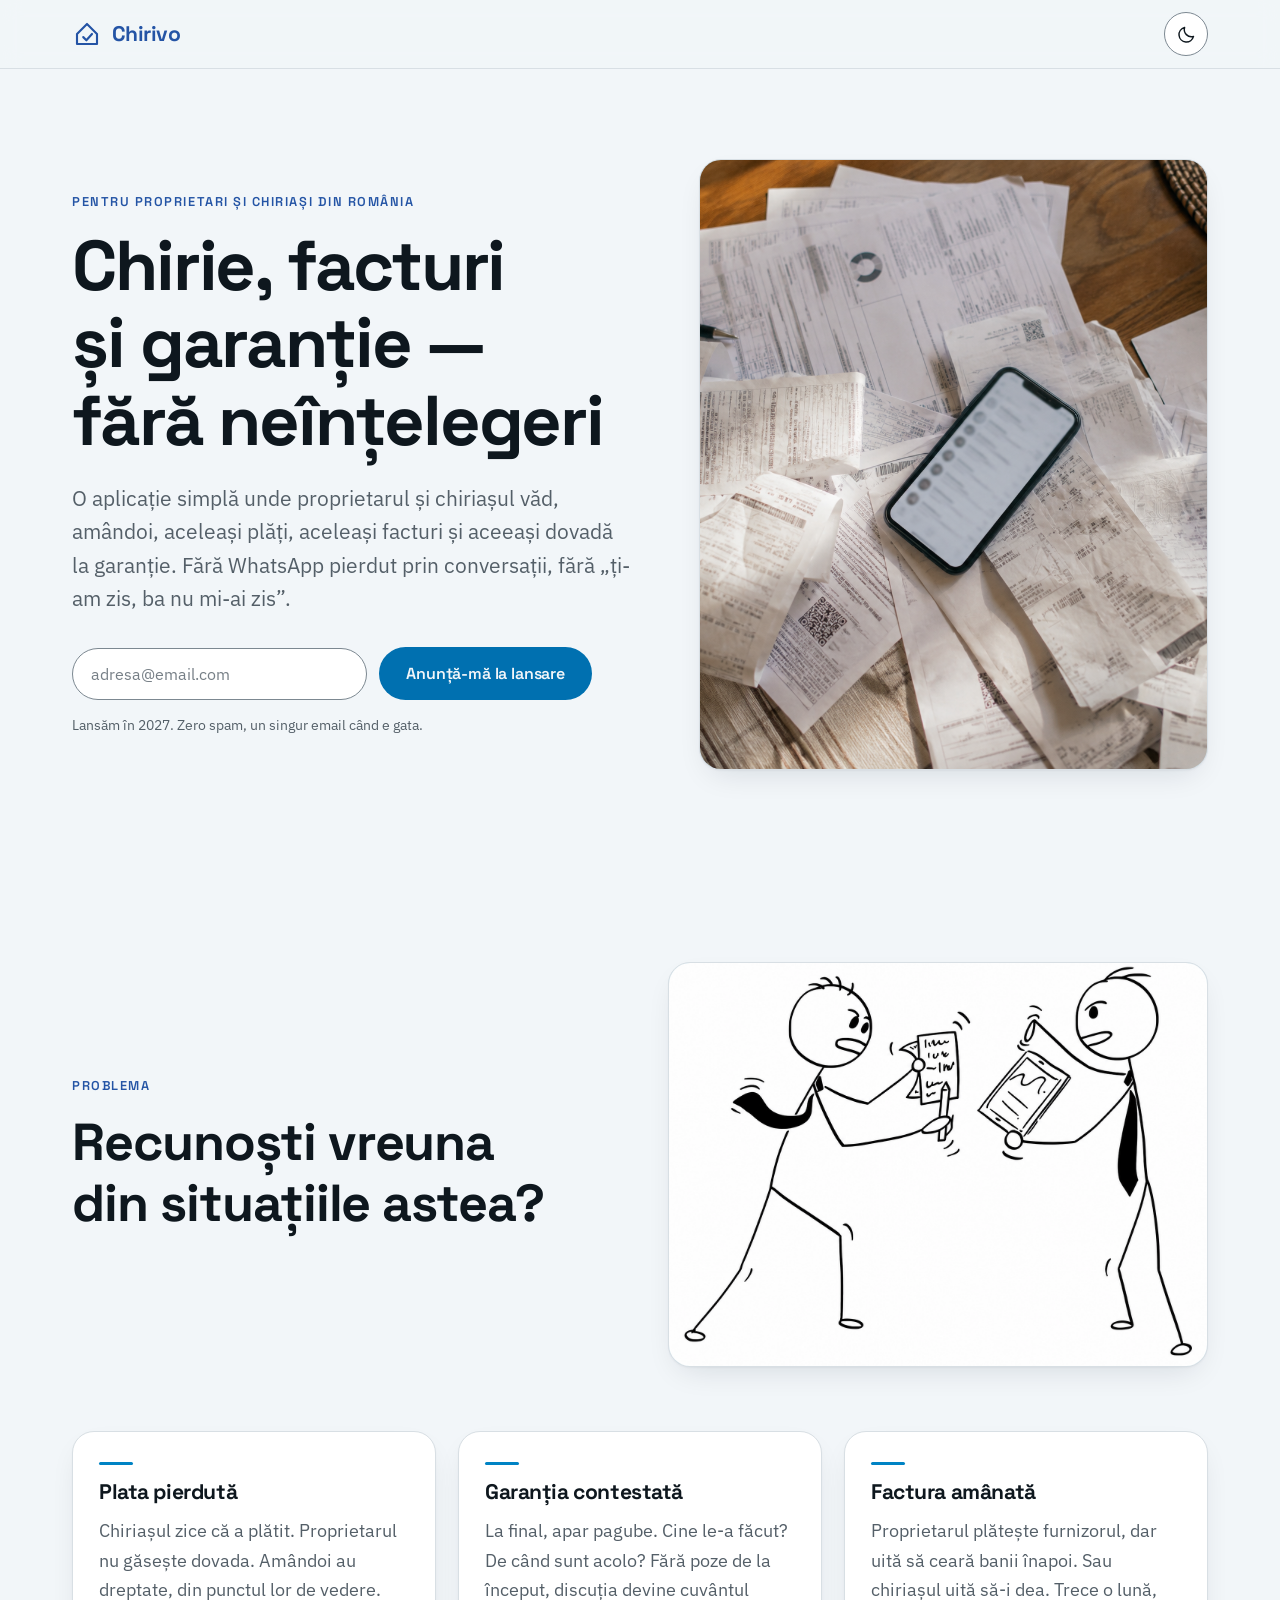
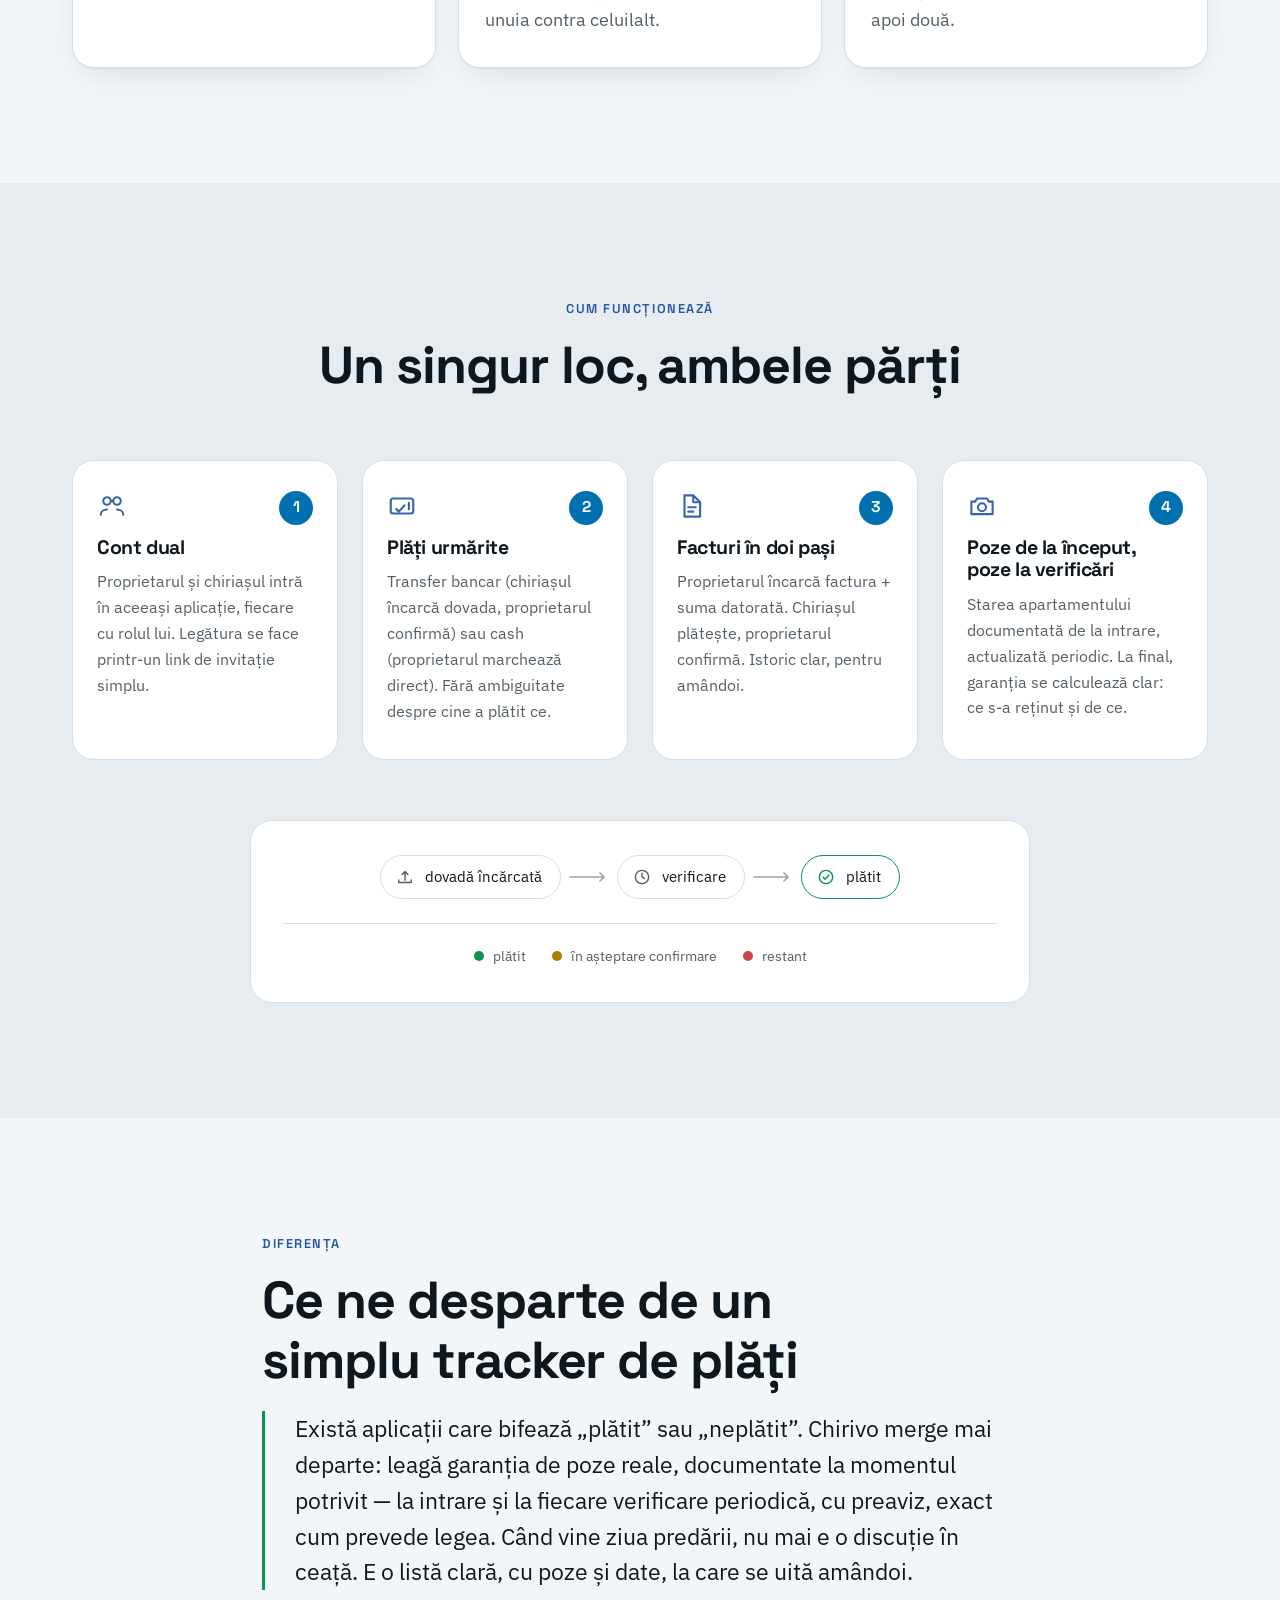
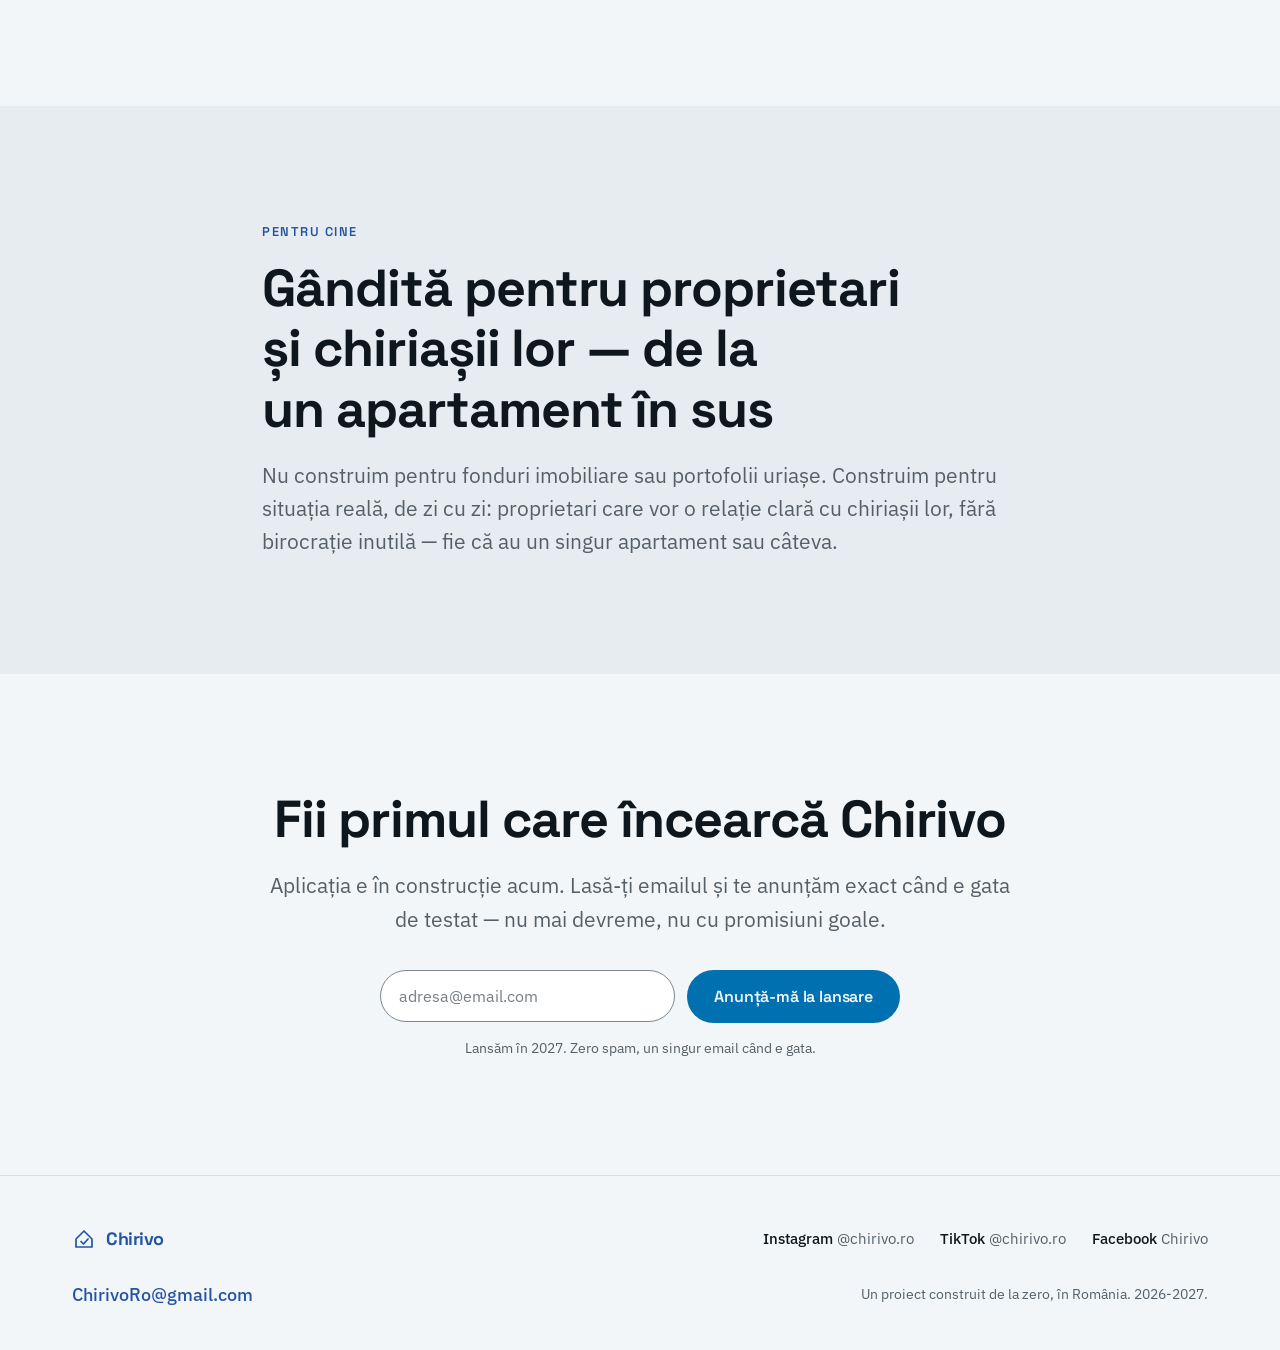
==== commit c7637aec: "Add files via upload" ====
--- a/index.html
+++ b/index.html
@@ -16,10 +16,18 @@
   <meta property="og:title" content="Chirivo — chirie, facturi și garanție fără neînțelegeri">
   <meta property="og:description" content="O aplicație simplă unde proprietarul și chiriașul văd, amândoi, aceleași plăți, aceleași facturi și aceeași dovadă la garanție.">
   <meta property="og:locale" content="ro_RO">
-  <!-- TODO: adaugă og:url și og:image după ce publici site-ul
-  <meta property="og:url" content="https://chirivo.ro/">
-  <meta property="og:image" content="https://chirivo.ro/images/og.png">
-  -->
+  <!-- Cât timp site-ul stă pe GitHub Pages. Când legi domeniul propriu (ex. chirivo.ro),
+       schimbă ambele adrese de mai jos cu cele noi — vezi README, secțiunea de domeniu. -->
+  <meta property="og:url" content="https://pixelcraft-fo.github.io/Chirivo/">
+  <meta property="og:image" content="https://pixelcraft-fo.github.io/Chirivo/images/og.png">
+  <meta property="og:image:width" content="1200">
+  <meta property="og:image:height" content="630">
+
+  <!-- Twitter/X (folosește tot cardul Open Graph de mai sus) -->
+  <meta name="twitter:card" content="summary_large_image">
+  <meta name="twitter:title" content="Chirivo — chirie, facturi și garanție fără neînțelegeri">
+  <meta name="twitter:description" content="O aplicație simplă unde proprietarul și chiriașul văd, amândoi, aceleași plăți, aceleași facturi și aceeași dovadă la garanție.">
+  <meta name="twitter:image" content="https://pixelcraft-fo.github.io/Chirivo/images/og.png">
 
   <!-- Favicon (iconița brandului, fișier separat: favicon.svg) -->
   <link rel="icon" href="favicon.svg" type="image/svg+xml">
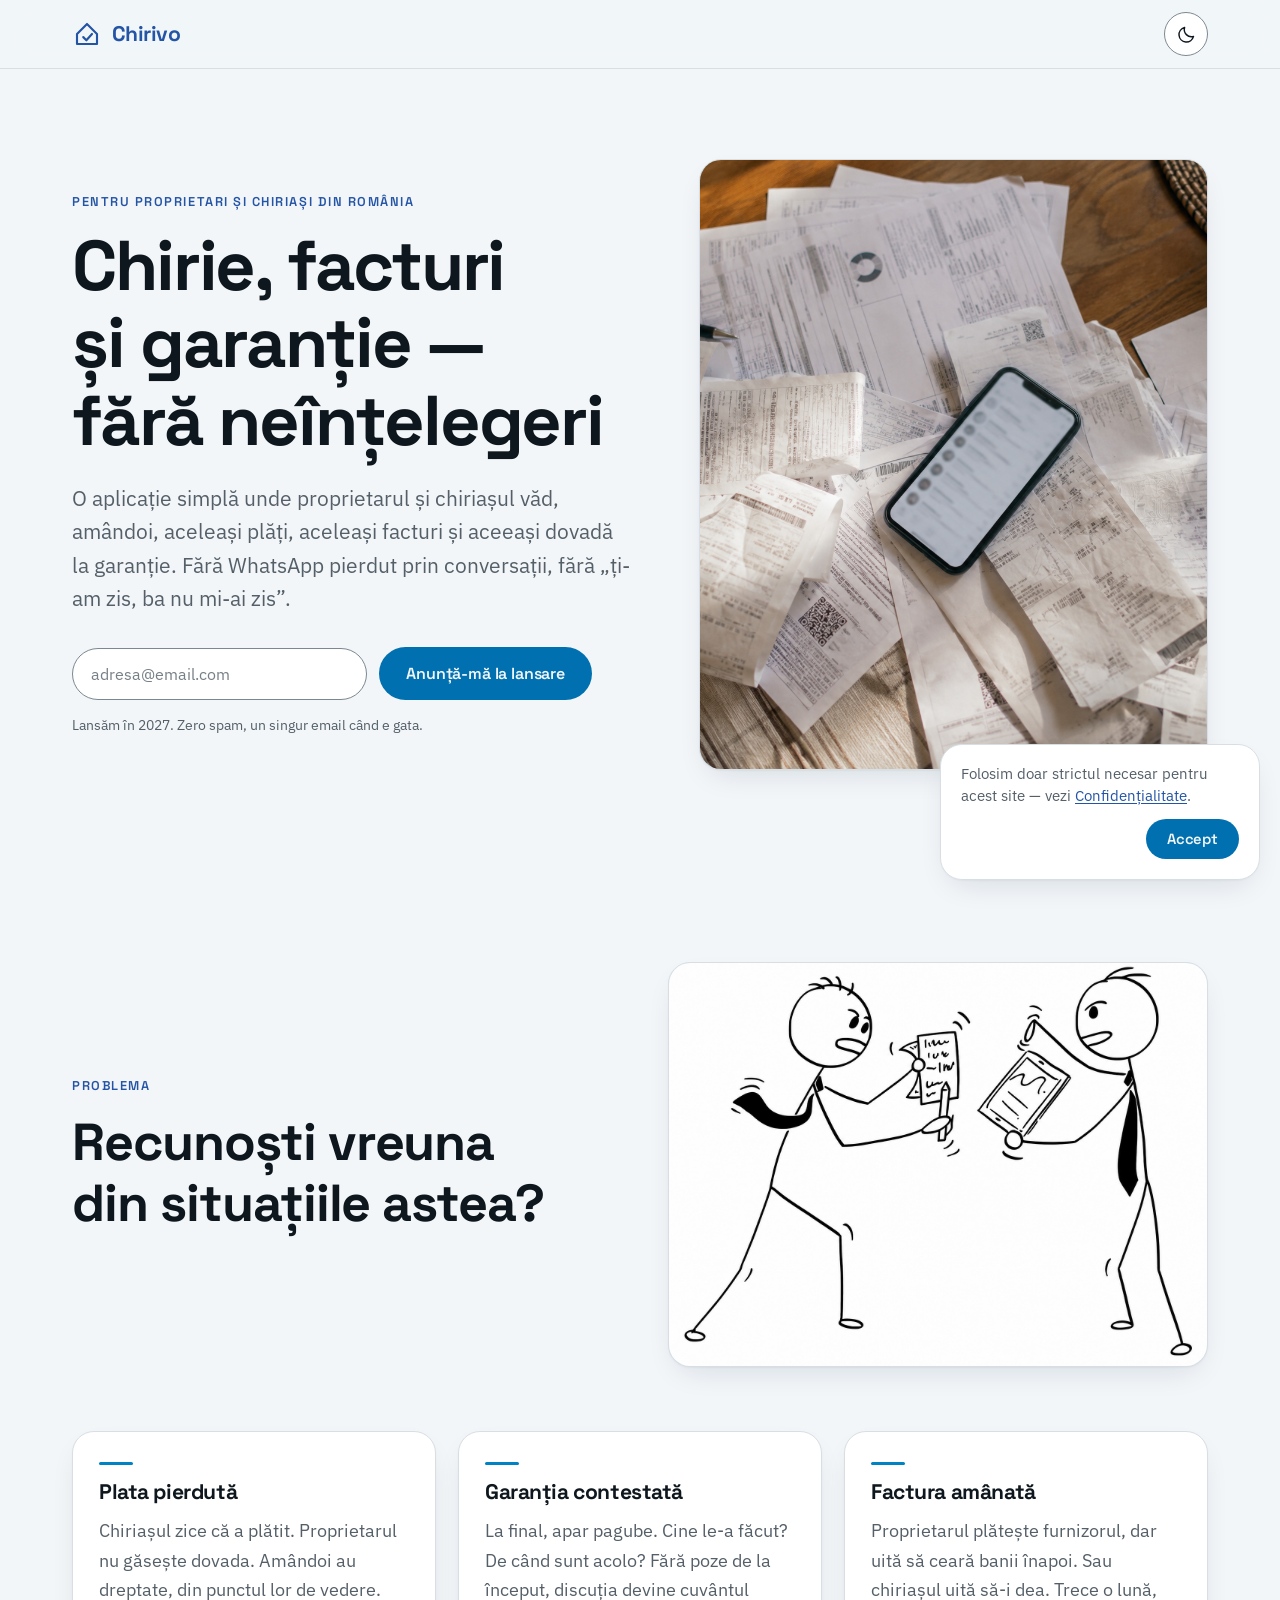
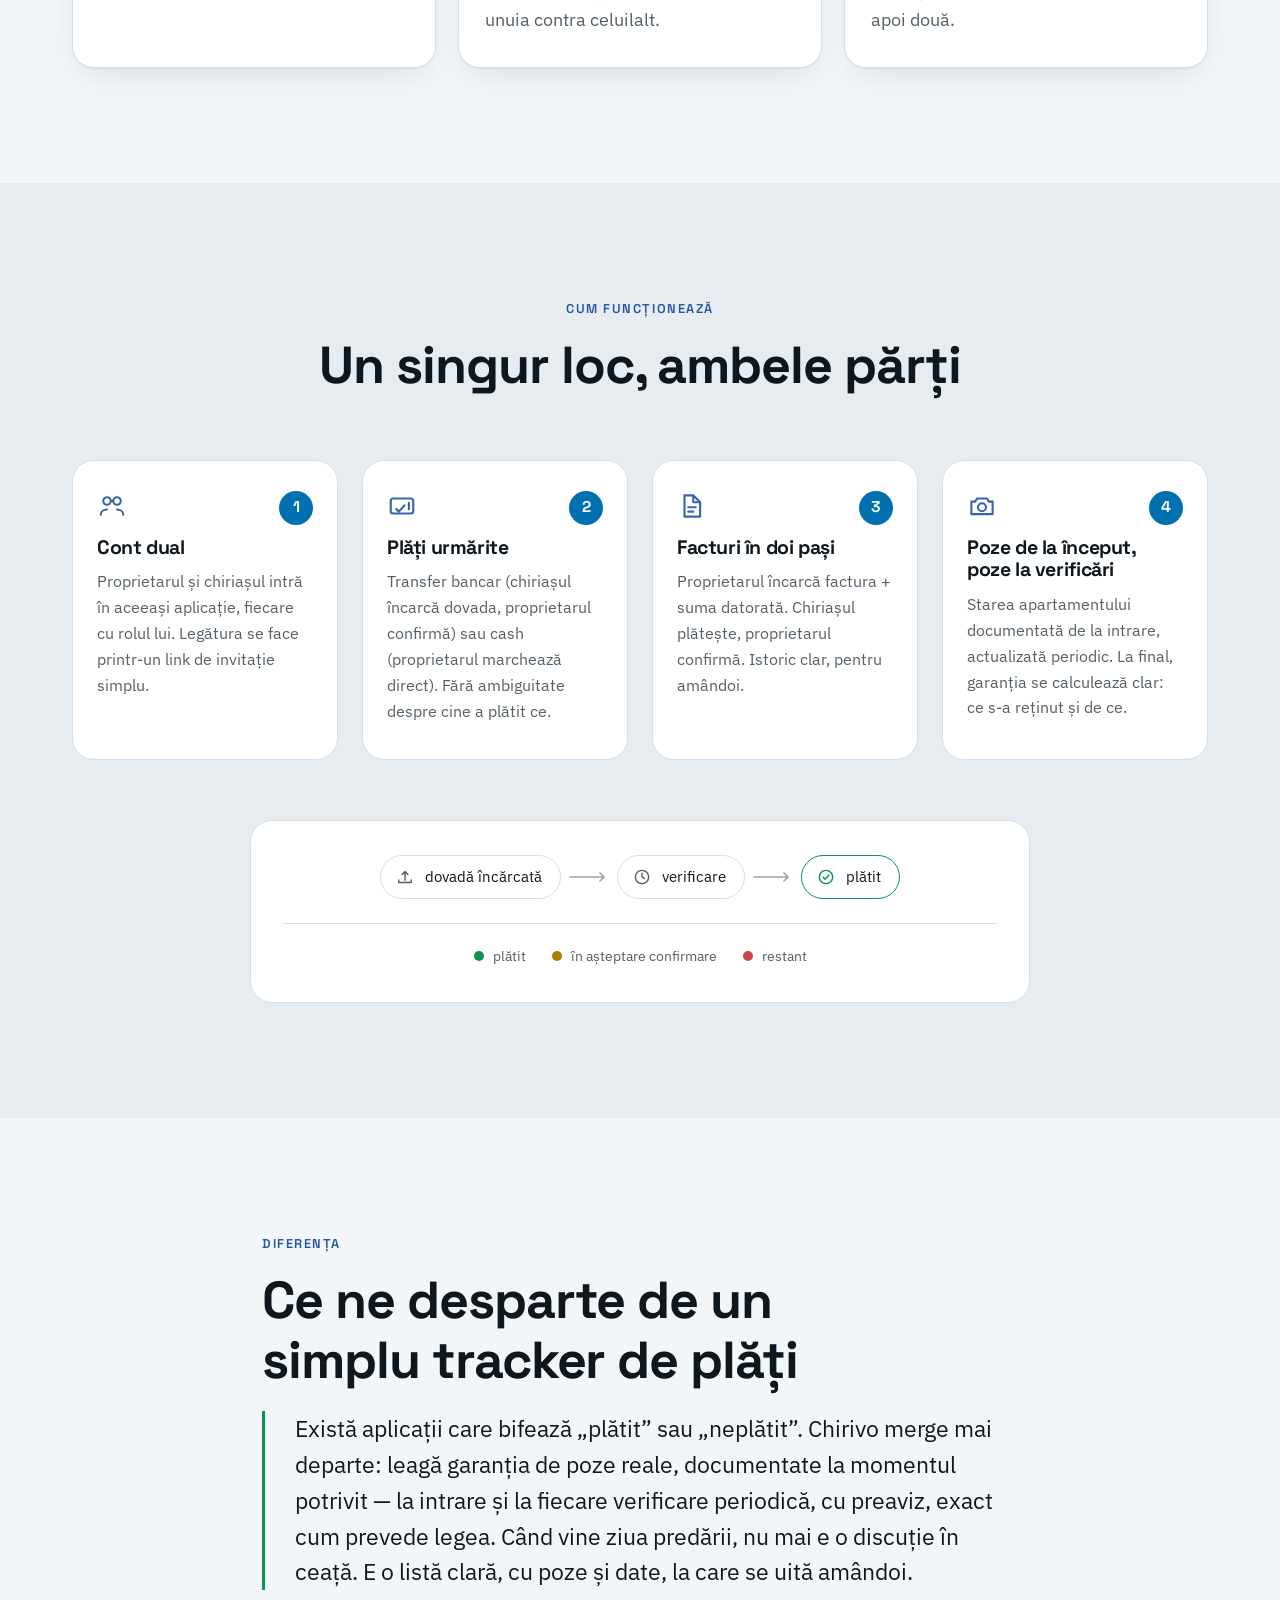
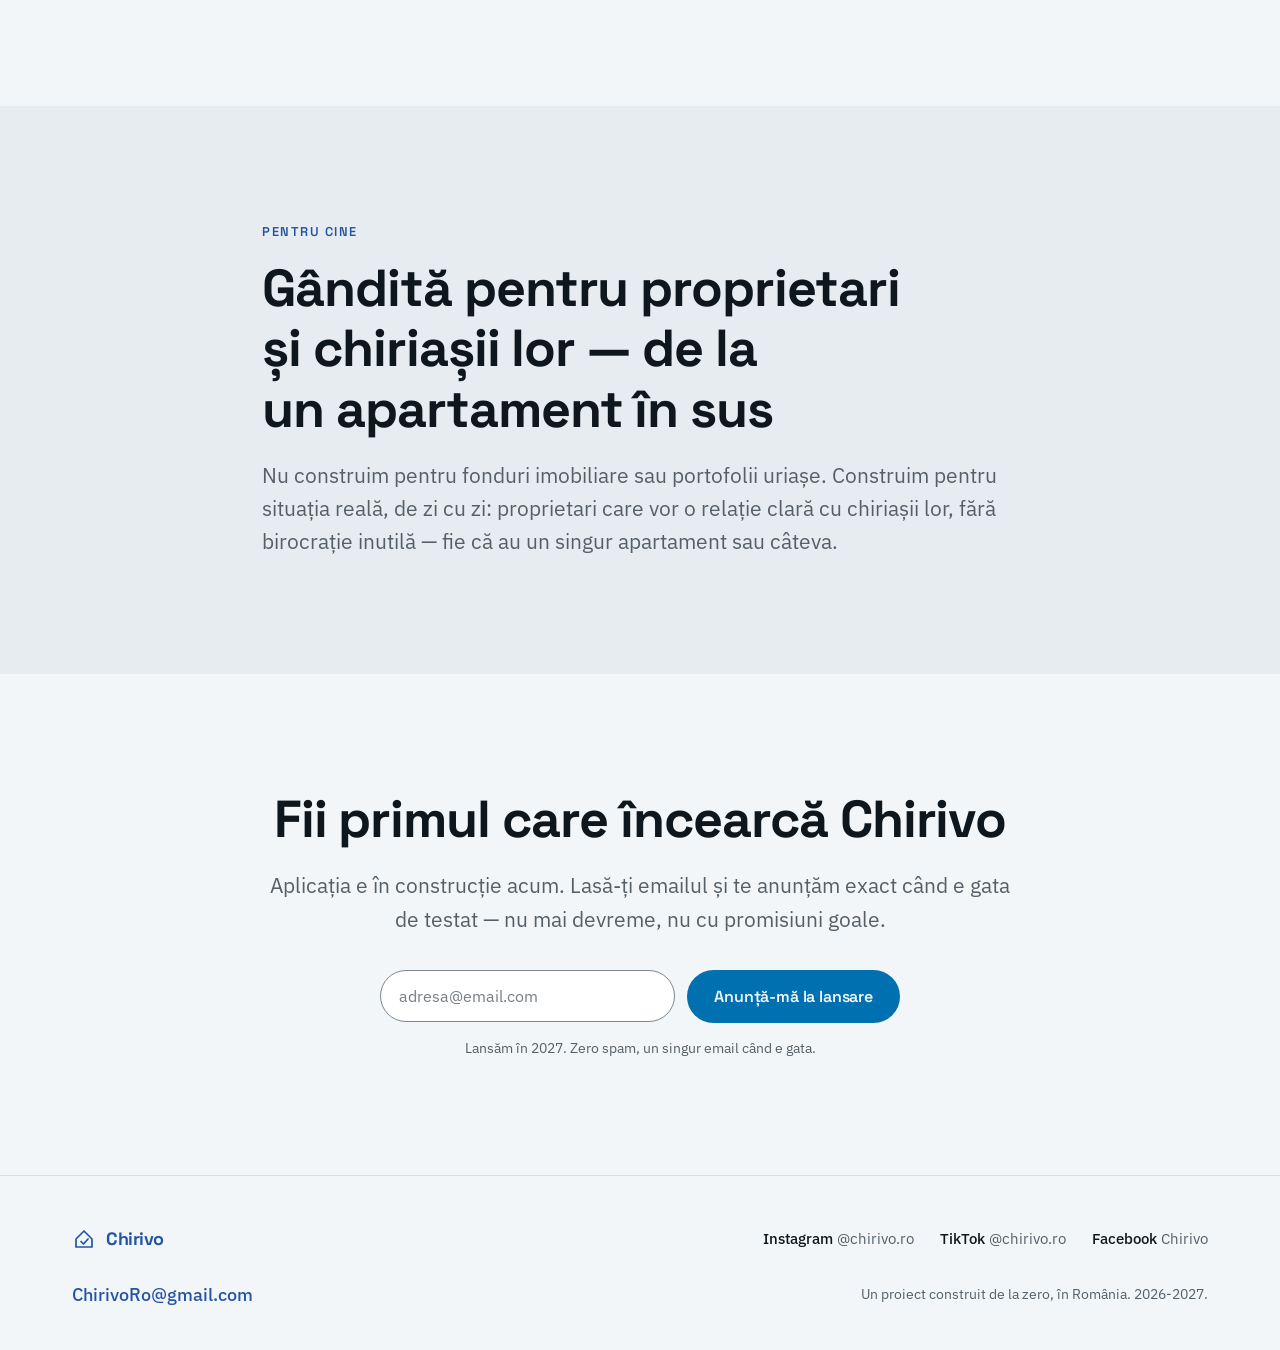
==== commit d086e66c: "Add files via upload" ====
--- a/index.html
+++ b/index.html
@@ -388,6 +388,20 @@
     </div>
   </footer>
 
+  <!-- ============================================================
+       CONSIMȚĂMÂNT — casetă mică, colț dreapta-jos, o singură dată.
+       Apare după preloader dacă utilizatorul n-a acceptat deja
+       (salvat local, în același browser). Nu blochează pagina —
+       rămâne vizibil restul conținutului dedesubt.
+       ============================================================ -->
+  <div class="consent" id="consent" hidden>
+    <p class="consent__text">
+      <span class="consent__text--long">Folosim doar strictul necesar pentru acest site — vezi</span>
+      <a href="privacy.html">Confidențialitate</a>.
+    </p>
+    <button class="btn btn--primary consent__accept" id="consent-accept" type="button">Accept</button>
+  </div>
+
   <script src="script.js"></script>
 </body>
 </html>
--- a/style.css
+++ b/style.css
@@ -796,3 +796,75 @@
     animation: none;
   }
 }
+
+
+/* ============================================================
+   17. CONSIMȚĂMÂNT (GDPR) — casetă mică, colț dreapta-jos
+   Nu blochează pagina; doar informează + link spre confidențialitate.
+   ============================================================ */
+.consent {
+  position: fixed;
+  right: 20px;
+  bottom: 20px;
+  z-index: 60;
+  max-width: 320px;
+  padding: 18px 20px 20px;
+  display: flex;
+  flex-direction: column;
+  gap: 12px;
+  background-color: var(--surface);
+  border: 1px solid var(--line);
+  border-radius: var(--radius-lg);
+  box-shadow: var(--shadow);
+  opacity: 0;
+  transform: translateY(12px);
+  transition: opacity .35s ease, transform .35s ease;
+}
+.consent.is-visible { opacity: 1; transform: translateY(0); }
+
+.consent__text {
+  font-size: 0.92rem;
+  line-height: 1.5;
+  color: var(--ink-muted);
+}
+.consent__text a {
+  color: var(--brand-text);
+  text-decoration: underline;
+  text-underline-offset: 2px;
+}
+
+.consent__accept {
+  align-self: flex-end;
+  padding: 10px 20px;
+  font-size: 0.92rem;
+}
+
+@media (max-width: 480px) {
+  /* variantă compactă, ca bară — nu card înalt — ca să nu acopere
+     formularul din Hero, care e sus de tot pe ecrane mici */
+  .consent {
+    left: 10px; right: 10px; bottom: 10px; max-width: none;
+    flex-direction: row;
+    align-items: center;
+    justify-content: space-between;
+    gap: 8px;
+    padding: 9px 12px;
+  }
+  .consent__text { font-size: 0.76rem; line-height: 1.3; }
+  .consent__accept {
+    align-self: center;
+    flex-shrink: 0;
+    padding: 7px 14px;
+    font-size: 0.78rem;
+  }
+}
+
+/* pe ecrane foarte scunde (telefoane mici), scurtăm și mai mult textul,
+   ca banda să rămână sub 60px înălțime */
+@media (max-width: 480px) and (max-height: 700px) {
+  .consent__text .consent__text--long { display: none; }
+}
+
+@media (prefers-reduced-motion: reduce) {
+  .consent { transition: none; }
+}
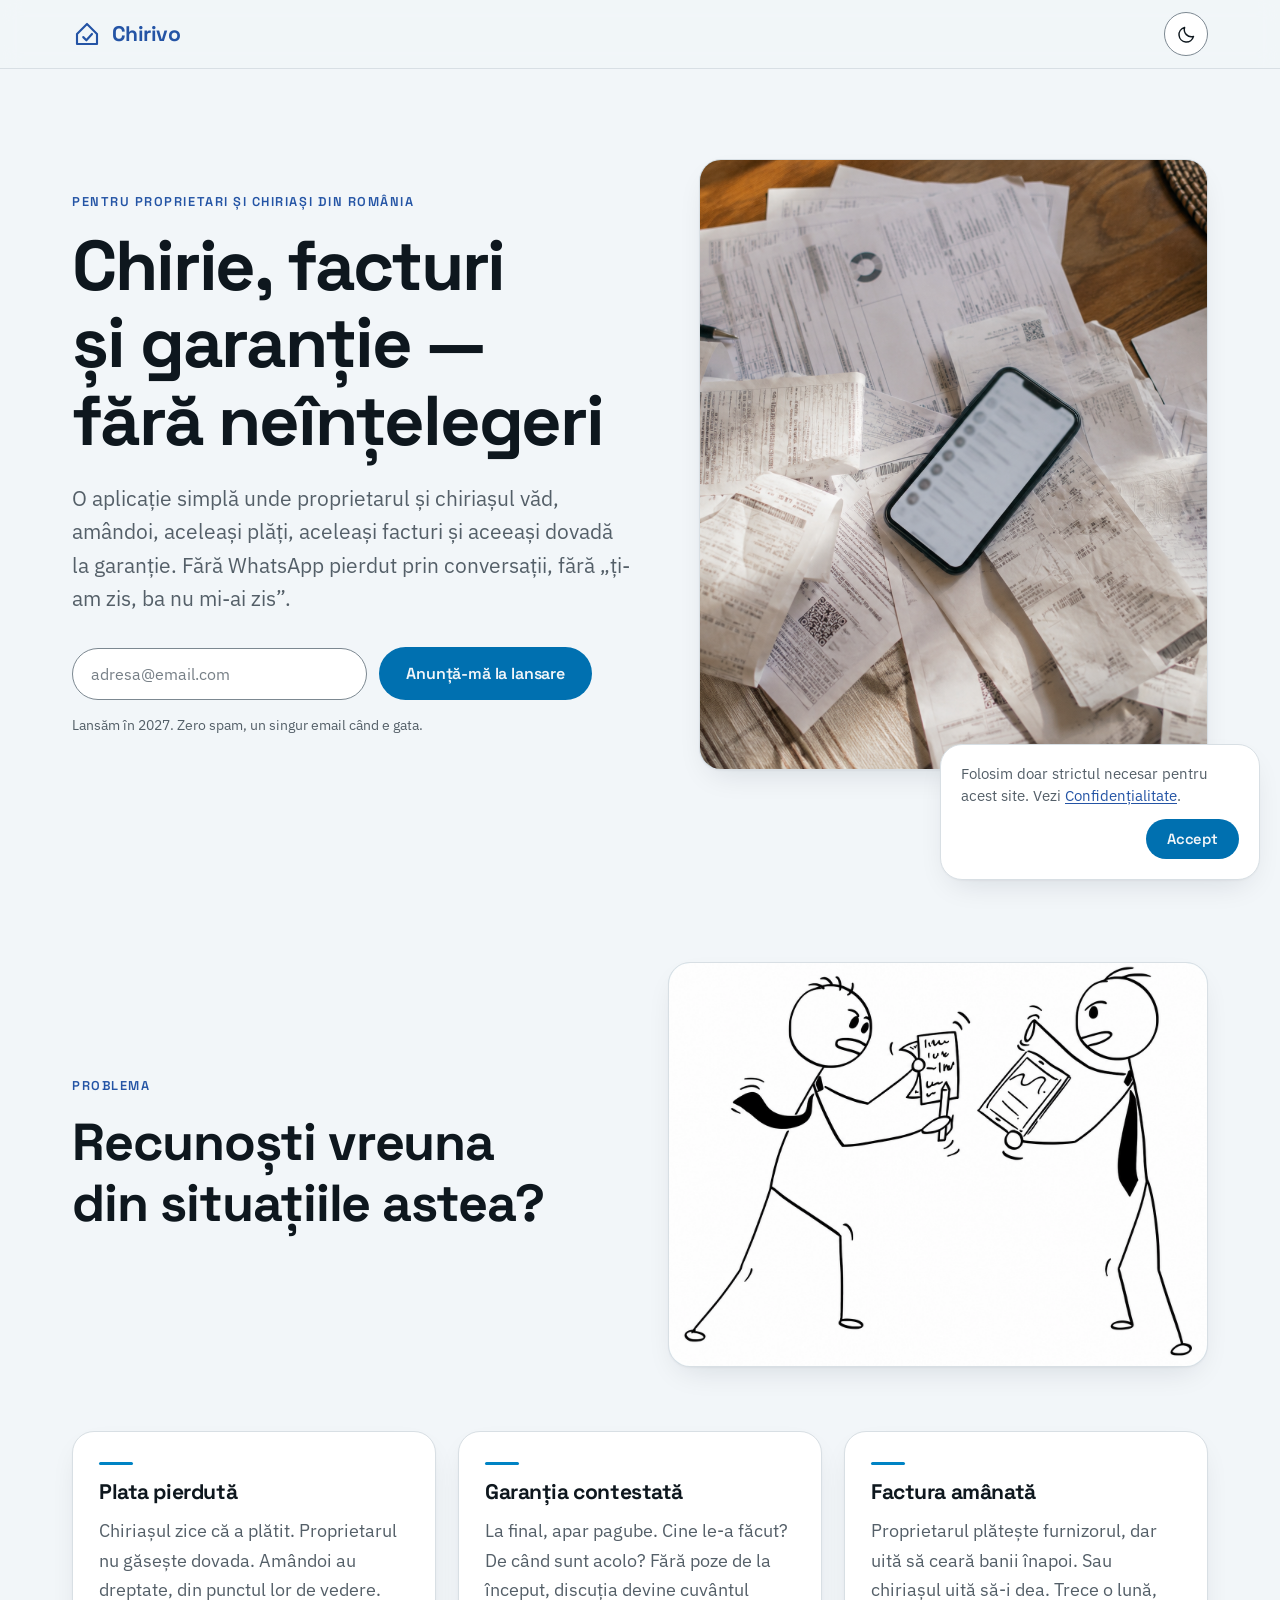
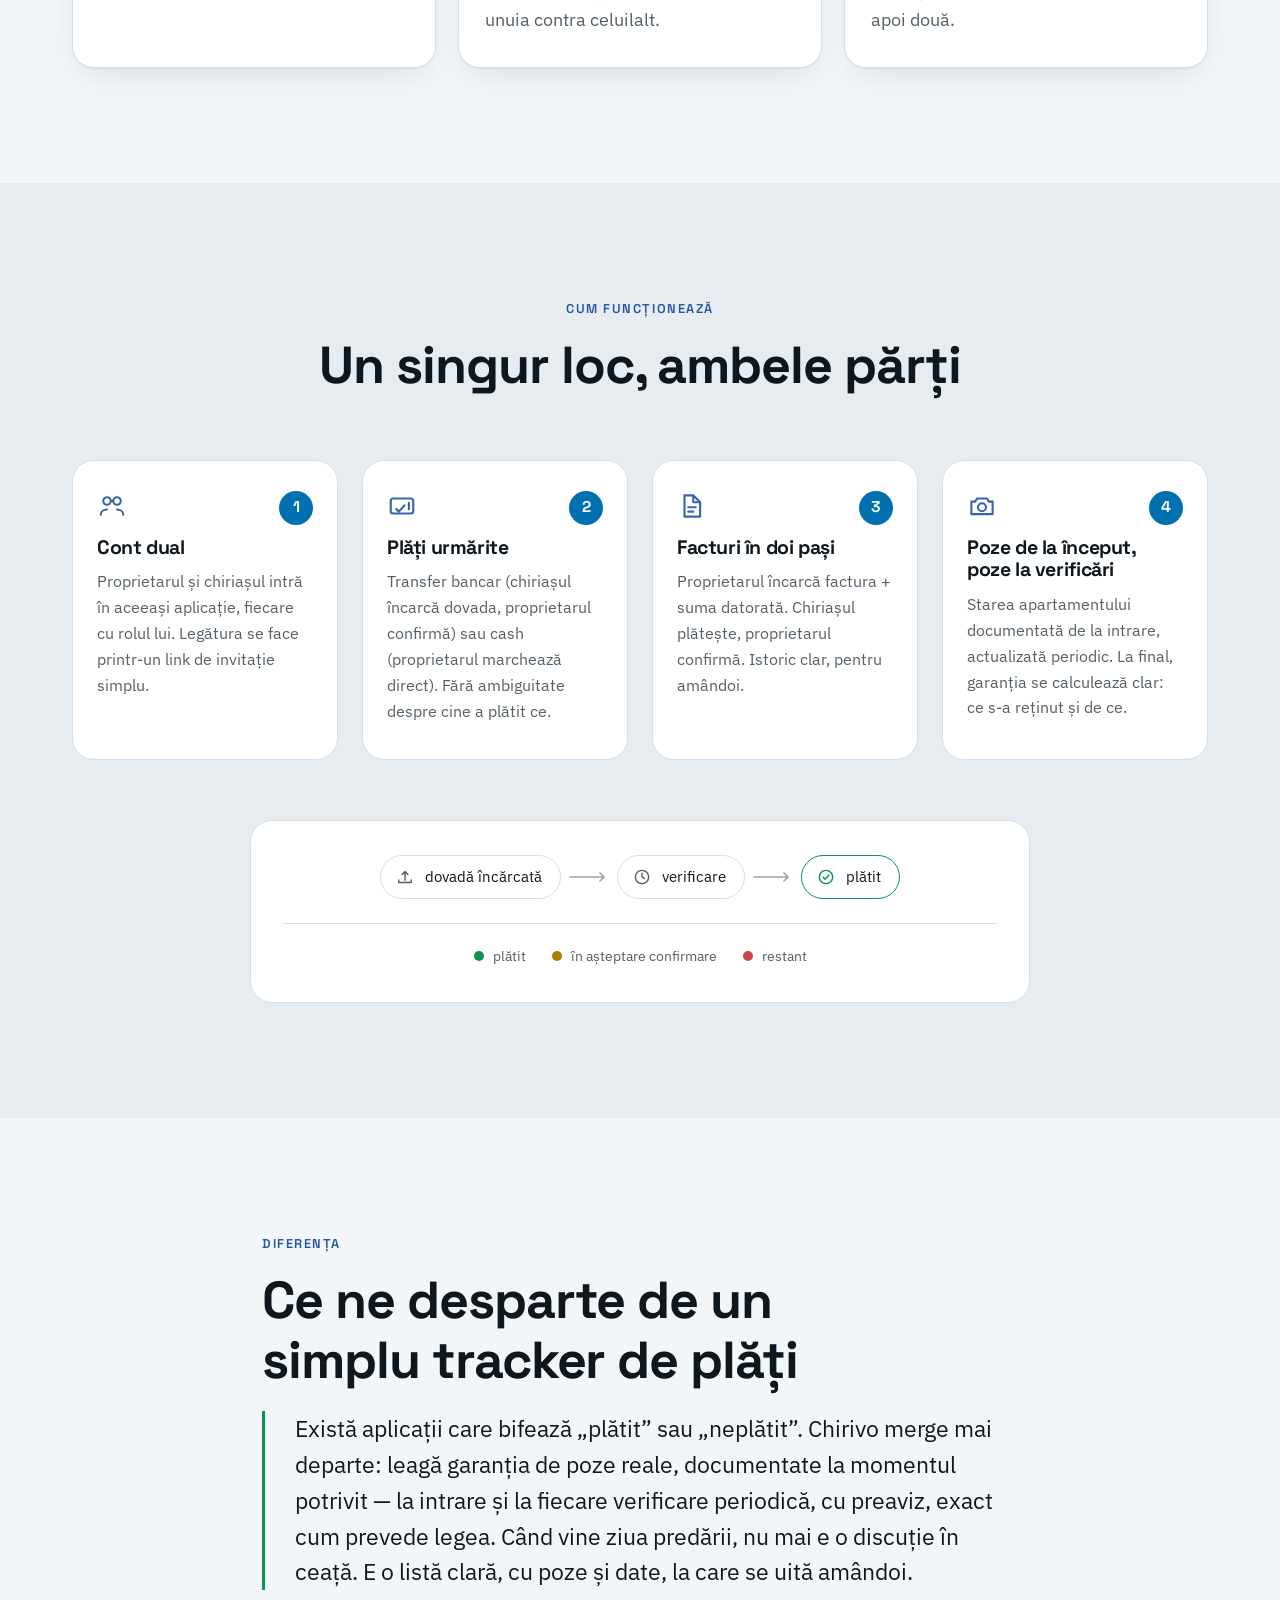
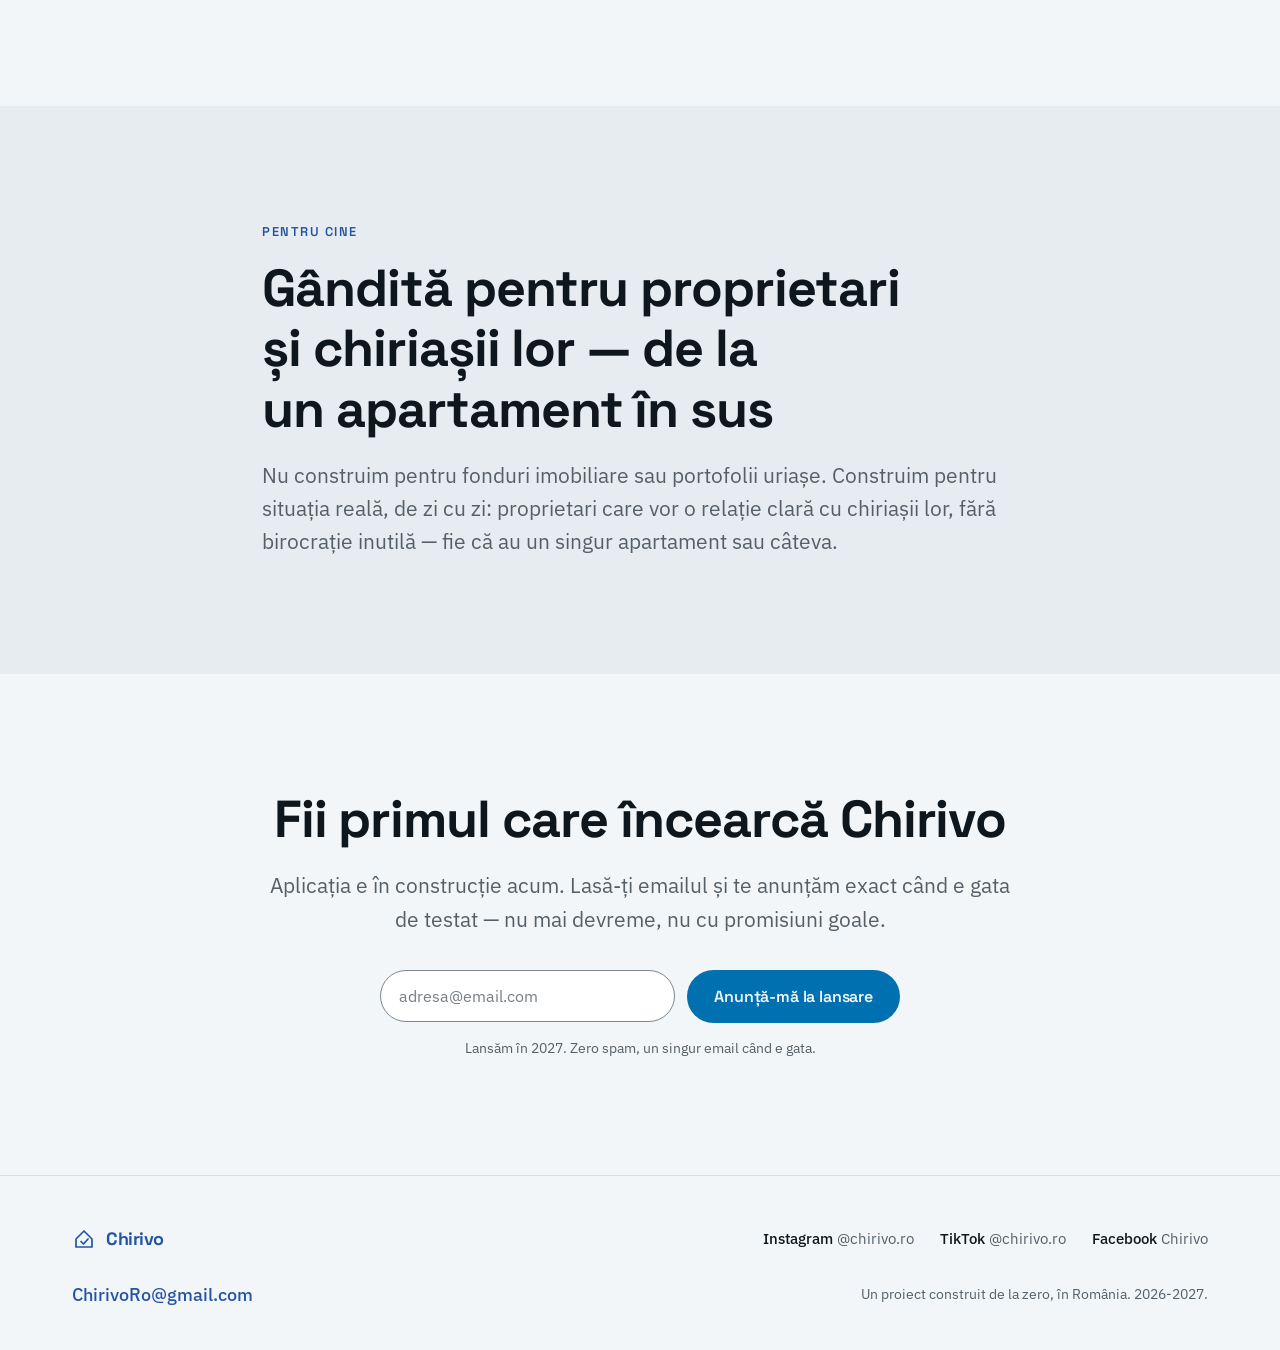
==== commit 1e1a0a35: "Add files via upload" ====
--- a/index.html
+++ b/index.html
@@ -55,6 +55,14 @@
       document.documentElement.setAttribute('data-theme', tema);
     })();
   </script>
+
+  <!-- ============================================================
+       ANALYTICS — Cloudflare Web Analytics.
+       Fără cookie-uri, fără urmărire individuală — doar cifre
+       agregate (vizitatori, pagini, dispozitive). De-asta nu are
+       nevoie de acordul din caseta de consimțământ.
+       ============================================================ -->
+  <script type='module' src='https://static.cloudflareinsights.com/beacon.min.js' data-cf-beacon='{"token": "d4bb75a4bd6c4e7bae8ffd09bd26c5d8"}'></script>
 </head>
 
 <body>
@@ -396,8 +404,8 @@
        ============================================================ -->
   <div class="consent" id="consent" hidden>
     <p class="consent__text">
-      <span class="consent__text--long">Folosim doar strictul necesar pentru acest site — vezi</span>
-      <a href="privacy.html">Confidențialitate</a>.
+      <span class="consent__text--long">Folosim doar strictul necesar pentru acest site.</span>
+      Vezi <a href="privacy.html">Confidențialitate</a>.
     </p>
     <button class="btn btn--primary consent__accept" id="consent-accept" type="button">Accept</button>
   </div>
